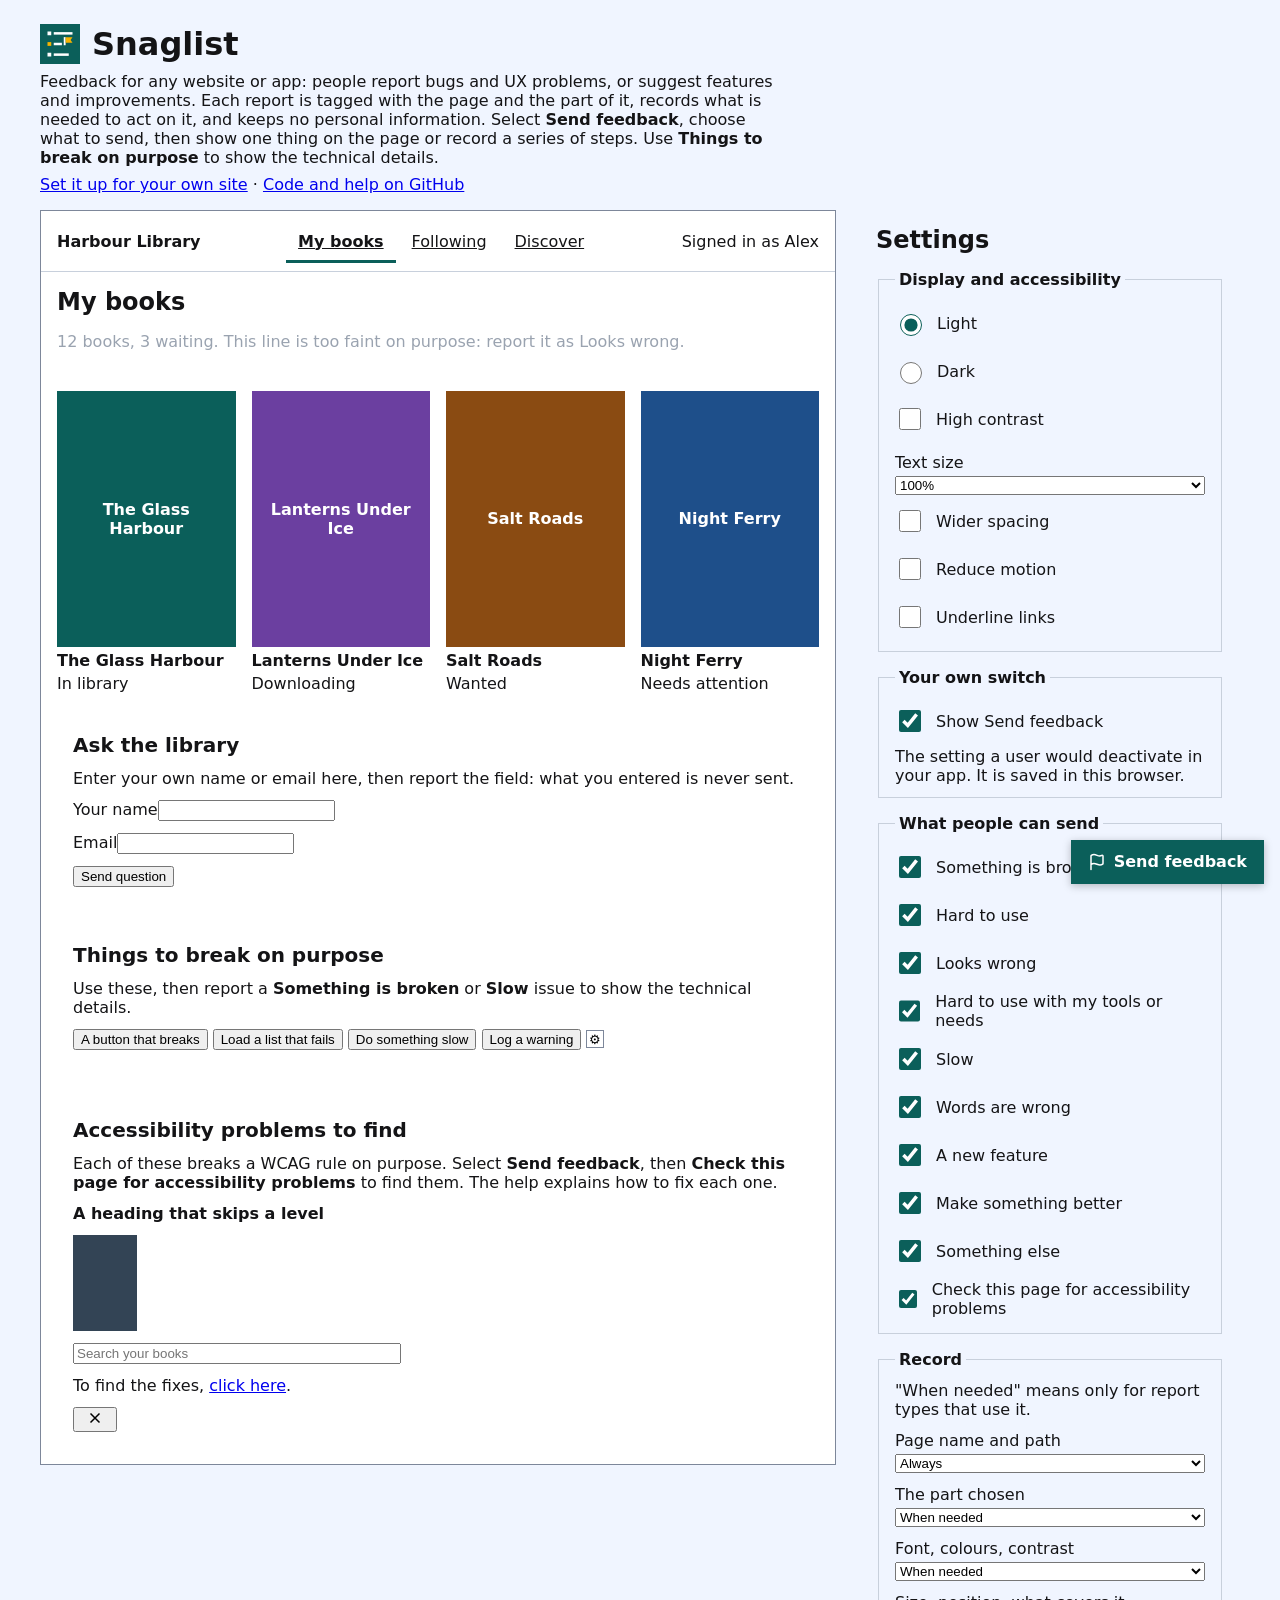
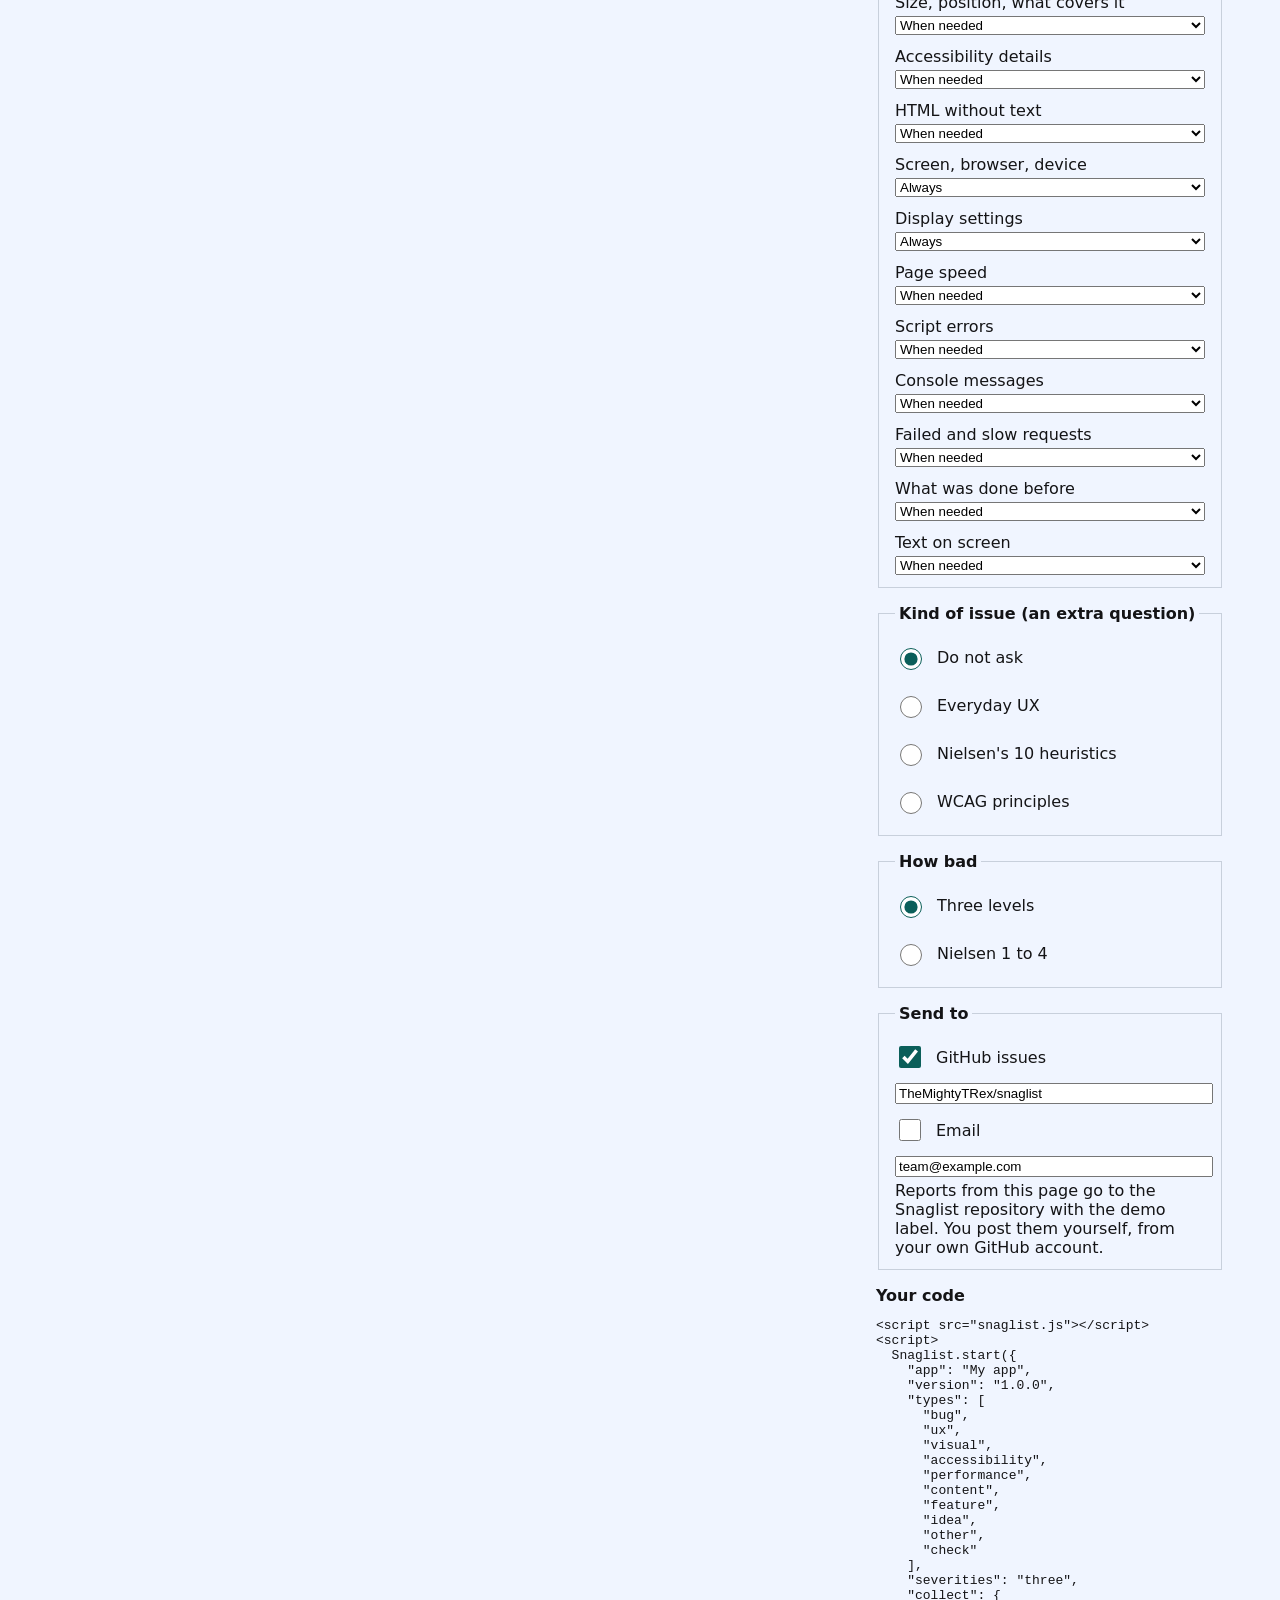
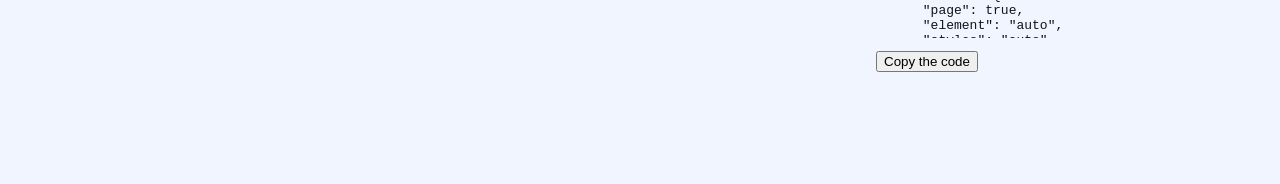
==== index.html @ 9b8d4e6f "0.3.1: clearer recorded steps, and words to the new content design guide - Recorded steps and each a" ====
<!doctype html>
<html lang="en-GB" data-theme="light">
<head>
<meta charset="utf-8">
<meta name="viewport" content="width=device-width, initial-scale=1">
<link rel="icon" href="favicon.svg" type="image/svg+xml">
<title>Snaglist: try it</title>
<meta name="description" content="Feedback for any website or app: bug reports, UX problems and suggestions, tagged with the page and the part of it, without personal information.">
<link rel="stylesheet" href="https://themightytrex.github.io/design-system/tokens.css">
<link rel="stylesheet" href="https://themightytrex.github.io/design-system/components.css">
<style>
  body { margin: 0; background: var(--color-bg, #f0f5ff); color: var(--color-text, #141416); font-family: var(--font, system-ui, sans-serif); }
  .demo { max-width: 1200px; margin: 0 auto; padding: 0 16px 96px; display: grid; gap: 24px; grid-template-columns: minmax(0, 1fr) minmax(280px, 380px); align-items: start; }
  @media (max-width: 900px) { .demo { grid-template-columns: minmax(0, 1fr); } }
  .intro { max-width: 1200px; margin: 0 auto; padding: 24px 16px 8px; }
  .intro h1 { margin: 0 0 8px; }
  .intro p { margin: 0 0 8px; max-width: 72ch; }
  .app { border: 1px solid var(--color-border, #7d879a); background: var(--color-surface, #fff); }
  .app__bar { display: flex; flex-wrap: wrap; gap: 8px 16px; align-items: center; justify-content: space-between; padding: 8px 16px; border-bottom: 1px solid var(--color-divider, #c8d0dc); }
  .app__bar nav ul { display: flex; flex-wrap: wrap; gap: 4px; margin: 0; padding: 0; list-style: none; }
  .app__bar nav a { display: inline-flex; align-items: center; min-height: 44px; padding: 0 12px; color: inherit; }
  .app__bar nav a[aria-current] { font-weight: 600; box-shadow: inset 0 -3px 0 var(--color-accent, #0b5f5a); }
  .app__main { padding: 16px; display: grid; gap: 24px; }
  .books { display: grid; gap: 16px; grid-template-columns: repeat(auto-fill, minmax(150px, 1fr)); list-style: none; margin: 0; padding: 0; }
  .book { display: grid; gap: 4px; }
  .book__cover { aspect-ratio: 2 / 3; display: grid; place-items: center; padding: 12px; text-align: center; font-weight: 600; color: #fff; }
  .book__title { margin: 0; font-size: 1rem; }
  .faint { color: #9aa3b0; }
  .playground { position: sticky; top: 16px; display: grid; gap: 16px; }
  .playground fieldset { border: 1px solid var(--color-divider, #c8d0dc); padding: 12px 16px; display: grid; gap: 4px; }
  .playground legend { font-weight: 600; padding: 0 4px; }
  .playground label { display: flex; gap: 12px; align-items: center; min-height: 44px; }
  .playground input[type=checkbox], .playground input[type=radio] { width: 22px; height: 22px; accent-color: var(--color-accent, #0b5f5a); }
  .playground input[type=text], .playground input[type=email] { width: 100%; }
  :root.pref-text-125 { font-size: 125%; } :root.pref-text-150 { font-size: 150%; } :root.pref-text-175 { font-size: 175%; }
  :root.pref-underline a { text-decoration: underline !important; }
  :root.pref-motion *, :root.pref-motion *::before, :root.pref-motion *::after { animation: none !important; transition: none !important; scroll-behavior: auto !important; }
  body { font-size: var(--text-md, 1rem); }
  .a11y-faults img { width: 64px; height: 96px; display: block; }
  .code { white-space: pre-wrap; font-size: .8125rem; max-height: 320px; overflow: auto; }
</style>
</head>
<body>
<header class="intro">
  <h1 style="display:flex;align-items:center;gap:12px"><img src="docs/images/logo.svg" alt="" width="40" height="40">Snaglist</h1>
  <p>Feedback for any website or app: people report bugs and UX problems, or suggest features and improvements.
    Each report is tagged with the page and the part of it, records what is needed to act on it, and keeps no
    personal information. Select <strong>Send feedback</strong>, choose what to send, then show one thing on the page
    or record a series of steps. Use <strong>Things to break on purpose</strong> to show the technical details.</p>
  <p><a href="configure.html">Set it up for your own site</a> · <a href="https://github.com/TheMightyTRex/snaglist">Code and help on GitHub</a></p>
</header>

<main class="demo" id="main">
  <section class="app" aria-label="Example app" data-component="app-shell">
    <div class="app__bar" data-component="site-header">
      <strong>Harbour Library</strong>
      <nav aria-label="Example app menu" data-component="main-menu">
        <ul>
          <li><a href="#books" aria-current="page">My books</a></li>
          <li><a href="#books">Following</a></li>
          <li><a href="#books">Discover</a></li>
        </ul>
      </nav>
      <span data-snag-private data-component="account">Signed in as Alex</span>
    </div>
    <div class="app__main" id="books">
      <div>
        <h2 style="margin:0">My books</h2>
        <p class="faint" data-component="page-summary">12 books, 3 waiting. This line is too faint on purpose: report it as Looks wrong.</p>
      </div>
      <ul class="books" data-component="cover-wall">
        <li class="book"><div class="book__cover" style="background:#0b5f5a">The Glass Harbour</div><h3 class="book__title">The Glass Harbour</h3><span class="chip" data-tone="success">In library</span></li>
        <li class="book"><div class="book__cover" style="background:#6b3fa0">Lanterns Under Ice</div><h3 class="book__title">Lanterns Under Ice</h3><span class="chip" data-tone="info">Downloading</span></li>
        <li class="book"><div class="book__cover" style="background:#8a4b12">Salt Roads</div><h3 class="book__title">Salt Roads</h3><span class="chip" data-tone="neutral">Wanted</span></li>
        <li class="book"><div class="book__cover" style="background:#1e4f8a">Night Ferry</div><h3 class="book__title">Night Ferry</h3><span class="chip" data-tone="warning">Needs attention</span></li>
      </ul>
      <form class="panel" data-component="contact-form" onsubmit="event.preventDefault()" style="display:grid;gap:12px;padding:16px">
        <h2 style="margin:0;font-size:1.25rem">Ask the library</h2>
        <p class="muted" style="margin:0">Enter your own name or email here, then report the field: what you entered is never sent.</p>
        <div class="field"><label for="d-name">Your name</label><input class="input" id="d-name" autocomplete="off"></div>
        <div class="field"><label for="d-email">Email</label><input class="input" id="d-email" type="email" autocomplete="off"></div>
        <div class="actions"><button class="btn btn--primary" type="submit">Send question</button></div>
      </form>
      <section class="panel" data-component="test-faults" aria-labelledby="faults-h" style="display:grid;gap:12px;padding:16px">
        <h2 id="faults-h" style="margin:0;font-size:1.25rem">Things to break on purpose</h2>
        <p class="muted" style="margin:0">Use these, then report a <strong>Something is broken</strong> or <strong>Slow</strong> issue to show the technical details.</p>
        <div class="actions">
          <button class="btn" type="button" id="broken">A button that breaks</button>
          <button class="btn" type="button" id="fails">Load a list that fails</button>
          <button class="btn" type="button" id="slow">Do something slow</button>
          <button class="btn" type="button" id="warn">Log a warning</button>
          <button type="button" id="tiny" aria-label="Settings" style="width:18px;height:18px;padding:0;border:1px solid #7d879a;background:#fff">&#9881;</button>
        </div>
        <p class="muted small" style="margin:0" id="fault-status" role="status"></p>
      </section>
      <section class="panel a11y-faults" data-component="a11y-faults" aria-labelledby="a11y-h" style="display:grid;gap:12px;padding:16px">
        <h2 id="a11y-h" style="margin:0;font-size:1.25rem">Accessibility problems to find</h2>
        <p class="muted" style="margin:0">Each of these breaks a WCAG rule on purpose. Select <strong>Send feedback</strong>, then
          <strong>Check this page for accessibility problems</strong> to find them. The help explains how to fix each one.</p>
        <h4 style="margin:0">A heading that skips a level</h4>
        <img src="data:image/svg+xml,%3Csvg xmlns='http://www.w3.org/2000/svg' viewBox='0 0 2 3'%3E%3Crect width='2' height='3' fill='%23345'/%3E%3C/svg%3E">
        <input class="input" placeholder="Search your books" style="max-width:320px">
        <p style="margin:0">To find the fixes, <a href="https://github.com/TheMightyTRex/snaglist/blob/main/docs/topics/fix-common-accessibility-problems.md">click here</a>.</p>
        <button type="button" class="btn" style="width:44px;padding:0"><svg viewBox="0 0 24 24" width="18" height="18" fill="none" stroke="currentColor" stroke-width="2"><path d="M18 6 6 18M6 6l12 12"/></svg></button>
      </section>
    </div>
  </section>

  <aside class="playground panel" aria-labelledby="pg-h" style="padding:16px">
    <h2 id="pg-h" style="margin:0">Settings</h2>
    <fieldset id="pg-display">
      <legend>Display and accessibility</legend>
      <label><input type="radio" name="pg-theme" value="light" checked> Light</label>
      <label><input type="radio" name="pg-theme" value="dark"> Dark</label>
      <label><input type="checkbox" id="pg-contrast"> High contrast</label>
      <label for="pg-text" style="min-height:0;margin-top:8px">Text size</label>
      <select class="select" id="pg-text"><option value="">100%</option><option value="125">125%</option><option value="150">150%</option><option value="175">175%</option></select>
      <label><input type="checkbox" id="pg-spacing"> Wider spacing</label>
      <label><input type="checkbox" id="pg-motion"> Reduce motion</label>
      <label><input type="checkbox" id="pg-underline"> Underline links</label>
    </fieldset>
    <fieldset>
      <legend>Your own switch</legend>
      <label><input type="checkbox" id="pg-user" checked> Show Send feedback</label>
      <p class="muted small" style="margin:0">The setting a user would deactivate in your app. It is saved in this browser.</p>
    </fieldset>
    <fieldset id="pg-types">
      <legend>What people can send</legend>
      <label><input type="checkbox" value="bug" checked> Something is broken</label>
      <label><input type="checkbox" value="ux" checked> Hard to use</label>
      <label><input type="checkbox" value="visual" checked> Looks wrong</label>
      <label><input type="checkbox" value="accessibility" checked> Hard to use with my tools or needs</label>
      <label><input type="checkbox" value="performance" checked> Slow</label>
      <label><input type="checkbox" value="content" checked> Words are wrong</label>
      <label><input type="checkbox" value="feature" checked> A new feature</label>
      <label><input type="checkbox" value="idea" checked> Make something better</label>
      <label><input type="checkbox" value="other" checked> Something else</label>
      <label><input type="checkbox" value="check" checked> Check this page for accessibility problems</label>
    </fieldset>
    <fieldset id="pg-collect">
      <legend>Record</legend>
      <p class="muted small" style="margin:0">"When needed" means only for report types that use it.</p>
    </fieldset>
    <fieldset>
      <legend>Kind of issue (an extra question)</legend>
      <label><input type="radio" name="pg-cat" value="" checked> Do not ask</label>
      <label><input type="radio" name="pg-cat" value="ux"> Everyday UX</label>
      <label><input type="radio" name="pg-cat" value="heuristics"> Nielsen's 10 heuristics</label>
      <label><input type="radio" name="pg-cat" value="wcag"> WCAG principles</label>
    </fieldset>
    <fieldset>
      <legend>How bad</legend>
      <label><input type="radio" name="pg-sev" value="three" checked> Three levels</label>
      <label><input type="radio" name="pg-sev" value="nielsen"> Nielsen 1 to 4</label>
    </fieldset>
    <fieldset>
      <legend>Send to</legend>
      <label><input type="checkbox" id="pg-gh" checked> GitHub issues</label>
      <input class="input" type="text" id="pg-repo" value="TheMightyTRex/snaglist" aria-label="GitHub repository, owner/name">
      <label><input type="checkbox" id="pg-mail"> Email</label>
      <input class="input" type="email" id="pg-to" value="team@example.com" aria-label="Email address reports go to">
      <p class="muted small" style="margin:0">Reports from this page go to the Snaglist repository with the demo label. You post them yourself, from your own GitHub account.</p>
    </fieldset>
    <div>
      <h3 style="margin:0 0 8px;font-size:1rem">Your code</h3>
      <pre class="code code-block" id="pg-code" tabindex="0" aria-label="Your code"></pre>
      <button class="btn" type="button" id="pg-copy">Copy the code</button>
    </div>
  </aside>
</main>

<script src="snaglist.js"></script>
<script>
  const $ = (id) => document.getElementById(id);
  const say = (text) => { $("fault-status").textContent = text; };

  // Display and accessibility: light by default, kept in this browser.
  const DISPLAY_KEY = "snaglist-demo:display";
  function applyDisplay() {
    const root = document.documentElement;
    const theme = document.querySelector("[name=pg-theme]:checked").value;
    root.dataset.theme = theme;
    root.classList.toggle("is-dark", theme === "dark");
    root.classList.toggle("pref-contrast", $("pg-contrast").checked);
    for (const n of ["125", "150", "175"]) root.classList.toggle(`pref-text-${n}`, $("pg-text").value === n);
    root.classList.toggle("pref-spacing", $("pg-spacing").checked);
    root.classList.toggle("pref-motion", $("pg-motion").checked);
    root.classList.toggle("pref-underline", $("pg-underline").checked);
    try { localStorage.setItem(DISPLAY_KEY, JSON.stringify({ theme, contrast: $("pg-contrast").checked, text: $("pg-text").value,
      spacing: $("pg-spacing").checked, motion: $("pg-motion").checked, underline: $("pg-underline").checked })); } catch { /* private window */ }
  }
  try {
    const saved = JSON.parse(localStorage.getItem(DISPLAY_KEY));
    if (saved) {
      for (const r of document.querySelectorAll("[name=pg-theme]")) r.checked = r.value === saved.theme;
      $("pg-contrast").checked = saved.contrast; $("pg-text").value = saved.text || ""; $("pg-spacing").checked = saved.spacing;
      $("pg-motion").checked = saved.motion; $("pg-underline").checked = saved.underline;
    }
  } catch { /* first visit */ }
  applyDisplay();
  $("pg-display").addEventListener("change", (e) => { e.stopPropagation(); applyDisplay(); });
  $("broken").addEventListener("click", () => { null.read(); });
  $("fails").addEventListener("click", async () => {
    try { const res = await fetch("api/books/12345?token=abc"); say(`The list did not load (${res.status}).`); }
    catch { say("The list did not load."); }
  });
  $("slow").addEventListener("click", () => { const end = performance.now() + 400; while (performance.now() < end) {} say("That took 400 ms."); });
  $("warn").addEventListener("click", () => { console.warn("Cover missing for book 98765, user alex@example.com"); say("A warning was logged."); });
  $("tiny").addEventListener("click", () => say("A very small button."));

  const PARTS = [["page", "Page name and path", "true"], ["element", "The part chosen", "auto"], ["styles", "Font, colours, contrast", "auto"],
    ["layout", "Size, position, what covers it", "auto"], ["a11y", "Accessibility details", "auto"], ["html", "HTML without text", "auto"],
    ["environment", "Screen, browser, device", "true"], ["display", "Display settings", "true"], ["performance", "Page speed", "auto"],
    ["errors", "Script errors", "auto"], ["console", "Console messages", "auto"], ["network", "Failed and slow requests", "auto"],
    ["trail", "What was done before", "auto"], ["text", "Text on screen", "auto"]];
  for (const [key, text, value] of PARTS) {
    const select = document.createElement("select");
    select.className = "select"; select.name = key; select.id = `pg-c-${key}`;
    for (const [v, l] of [["true", "Always"], ["auto", "When needed"], ["false", "Never"]]) select.add(new Option(l, v, false, v === value));
    const label = document.createElement("label");
    label.htmlFor = select.id; label.textContent = text; label.style.cssText = "min-height:0;margin-top:8px";
    $("pg-collect").append(label, select);
  }

  function options() {
    const collect = {};
    for (const s of document.querySelectorAll("#pg-collect select")) collect[s.name] = s.value === "auto" ? "auto" : s.value === "true";
    const types = [...document.querySelectorAll("#pg-types input:checked")].map((b) => b.value);
    return {
      app: "Harbour Library (Snaglist demo)",
      version: Snaglist.version,
      types: types.length ? types : ["ux"],
      categories: document.querySelector("[name=pg-cat]:checked").value || null,
      severities: document.querySelector("[name=pg-sev]:checked").value,
      collect,
      send: {
        github: $("pg-gh").checked ? { repo: $("pg-repo").value.trim(), labels: ["demo"] } : null,
        email: $("pg-mail").checked ? { to: $("pg-to").value.trim() } : null,
      },
    };
  }
  function code(o) {
    const send = {};
    if (o.send.github) send.github = { repo: o.send.github.repo };
    if (o.send.email) send.email = o.send.email;
    return `<script src="snaglist.js"><\/script>\n<script>\n  Snaglist.start(${JSON.stringify({ app: "My app", version: "1.0.0",
      types: o.types, categories: o.categories || undefined, severities: o.severities, collect: o.collect, send }, null, 2).replace(/\n/g, "\n  ")});\n<\/script>`;
  }
  function apply() {
    const o = options();
    $("pg-code").textContent = code(o);
    Snaglist.start(o);
  }
  document.querySelector(".playground").addEventListener("change", (e) => {
    if (e.target.id === "pg-user") Snaglist.setUserEnabled(e.target.checked);
    apply();
  });
  $("pg-copy").addEventListener("click", () => navigator.clipboard.writeText($("pg-code").textContent));
  $("pg-user").checked = Snaglist.isUserEnabled();
  apply();
</script>
</body>
</html>
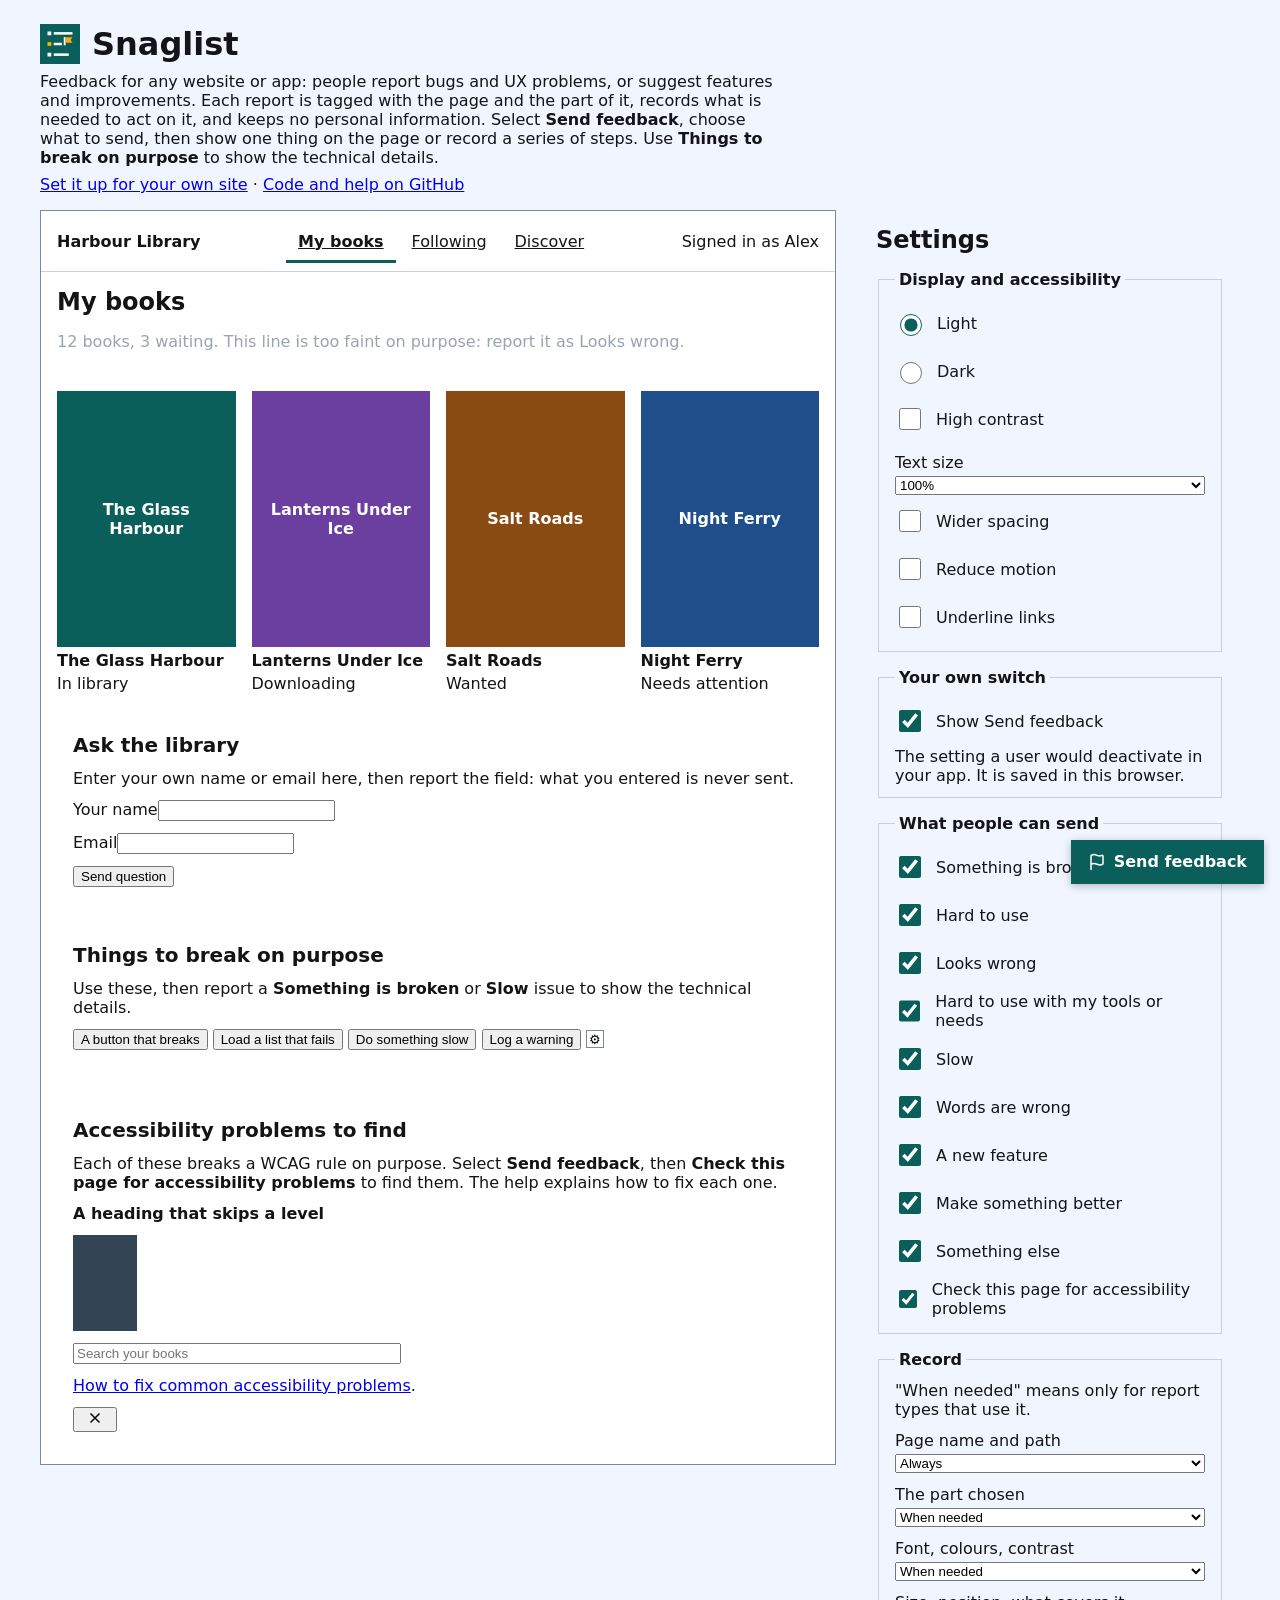
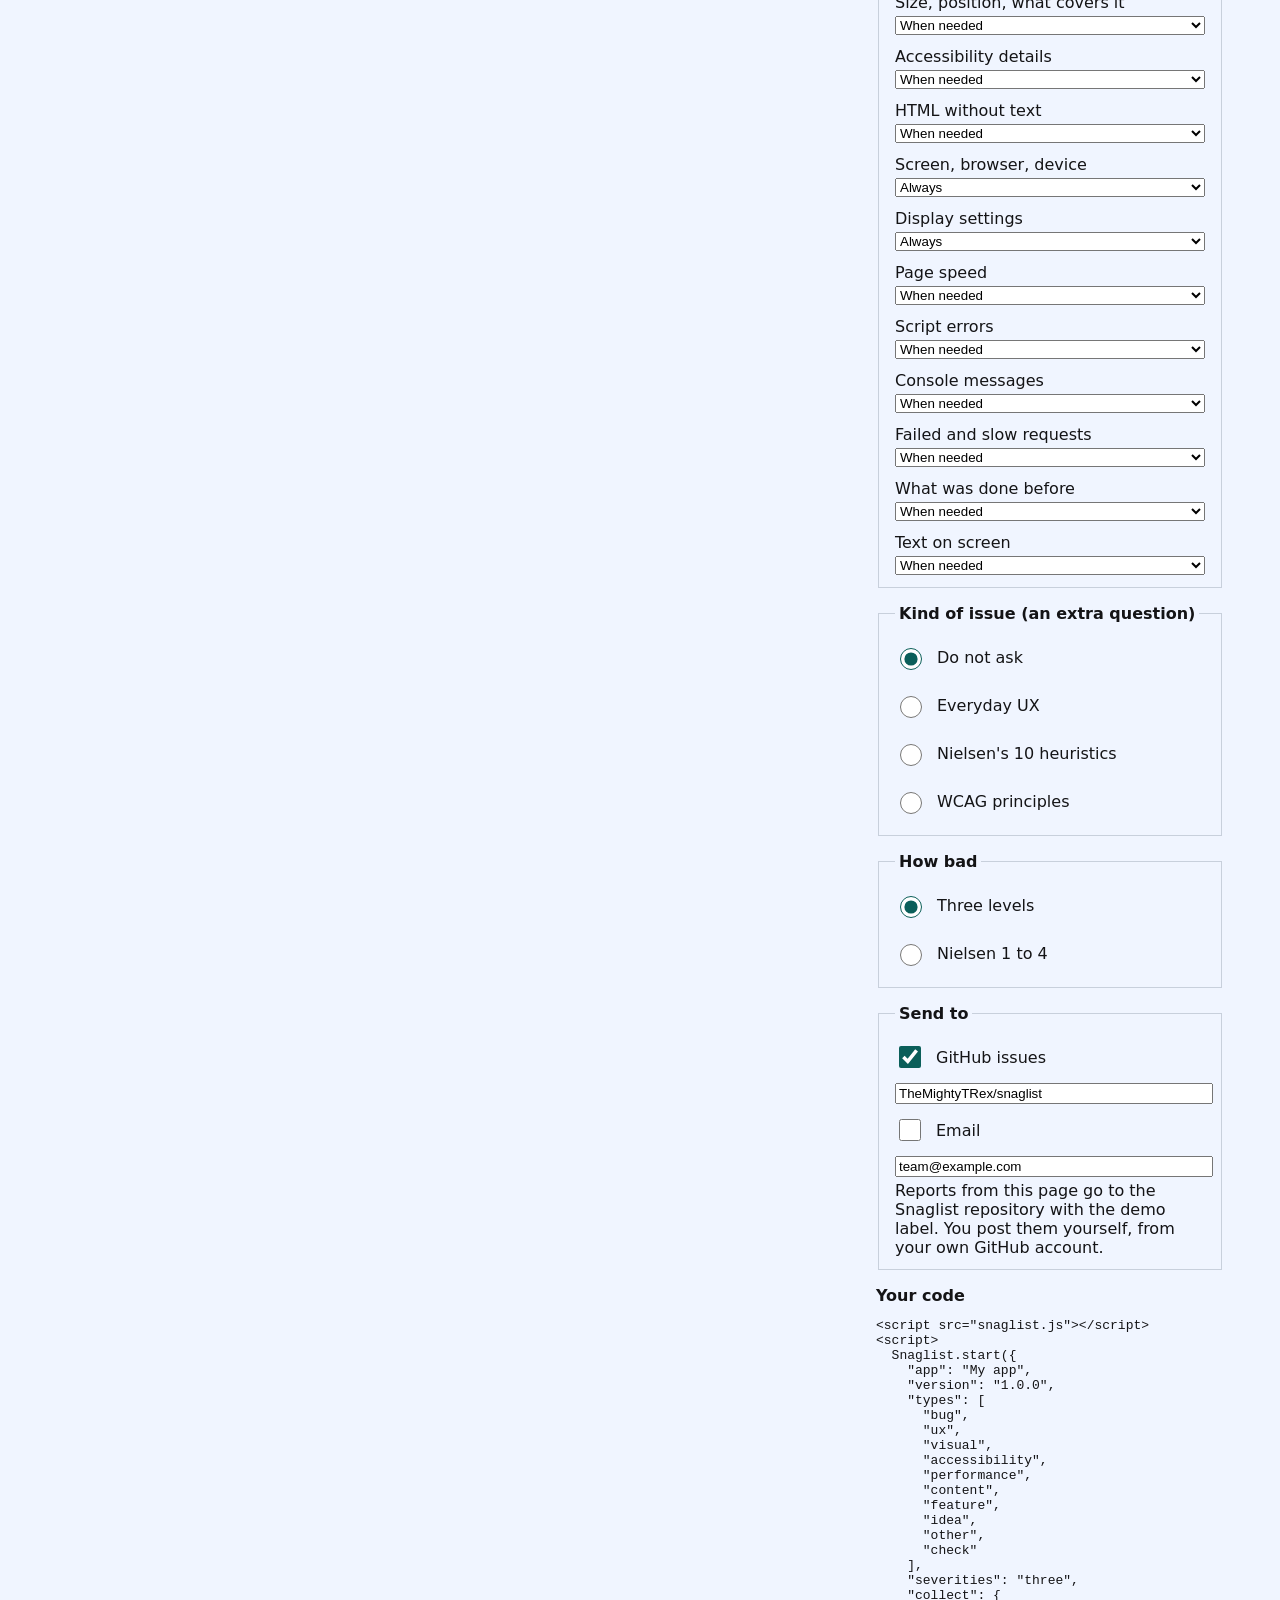
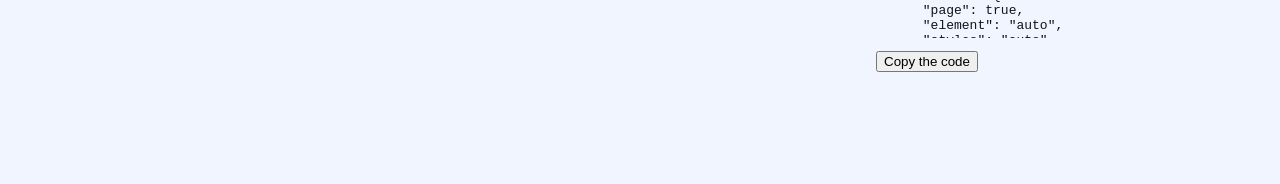
==== commit bf1f5a6d: "Help centre on the web, built by the design system's help centre builder The site and the help are p" ====
--- a/index.html
+++ b/index.html
@@ -9,6 +9,19 @@
 <link rel="stylesheet" href="https://themightytrex.github.io/design-system/tokens.css">
 <link rel="stylesheet" href="https://themightytrex.github.io/design-system/components.css">
 <style>
+  /* Scroll bars as in the design system: thin, square, visible whenever there is more to scroll. */
+  :root { scrollbar-color: var(--color-scrollbar, var(--color-border, #7d879a)) transparent; }
+  :where(*) { scrollbar-width: thin; }
+  @supports not (scrollbar-color: auto) {
+    ::-webkit-scrollbar { width: 10px; height: 10px; }
+    ::-webkit-scrollbar-track { background: transparent; }
+    ::-webkit-scrollbar-thumb { border: 2px solid transparent; border-radius: 0; background: var(--color-border, #7d879a) padding-box; }
+  }
+  .scroll-hint { scrollbar-gutter: stable;
+    background: linear-gradient(var(--color-bg, #f0f5ff) 30%, transparent) center top / 100% 24px no-repeat local,
+      linear-gradient(transparent, var(--color-bg, #f0f5ff) 70%) center bottom / 100% 24px no-repeat local,
+      linear-gradient(rgb(0 0 0 / .2), transparent) center top / 100% 10px no-repeat scroll,
+      linear-gradient(transparent, rgb(0 0 0 / .2)) center bottom / 100% 10px no-repeat scroll; }
   body { margin: 0; background: var(--color-bg, #f0f5ff); color: var(--color-text, #141416); font-family: var(--font, system-ui, sans-serif); }
   .demo { max-width: 1200px; margin: 0 auto; padding: 0 16px 96px; display: grid; gap: 24px; grid-template-columns: minmax(0, 1fr) minmax(280px, 380px); align-items: start; }
   @media (max-width: 900px) { .demo { grid-template-columns: minmax(0, 1fr); } }
@@ -100,7 +113,7 @@
         <h4 style="margin:0">A heading that skips a level</h4>
         <img src="data:image/svg+xml,%3Csvg xmlns='http://www.w3.org/2000/svg' viewBox='0 0 2 3'%3E%3Crect width='2' height='3' fill='%23345'/%3E%3C/svg%3E">
         <input class="input" placeholder="Search your books" style="max-width:320px">
-        <p style="margin:0">To find the fixes, <a href="https://github.com/TheMightyTRex/snaglist/blob/main/docs/topics/fix-common-accessibility-problems.md">click here</a>.</p>
+        <p style="margin:0"><a href="https://themightytrex.github.io/snaglist/help/topics/fix-common-accessibility-problems.html">How to fix common accessibility problems</a>.</p>
         <button type="button" class="btn" style="width:44px;padding:0"><svg viewBox="0 0 24 24" width="18" height="18" fill="none" stroke="currentColor" stroke-width="2"><path d="M18 6 6 18M6 6l12 12"/></svg></button>
       </section>
     </div>
@@ -199,7 +212,7 @@
   } catch { /* first visit */ }
   applyDisplay();
   $("pg-display").addEventListener("change", (e) => { e.stopPropagation(); applyDisplay(); });
-  $("broken").addEventListener("click", () => { null.read(); });
+  $("broken").addEventListener("click", () => { document.querySelector(".no-such-list").read(); }); // breaks on purpose
   $("fails").addEventListener("click", async () => {
     try { const res = await fetch("api/books/12345?token=abc"); say(`The list did not load (${res.status}).`); }
     catch { say("The list did not load."); }
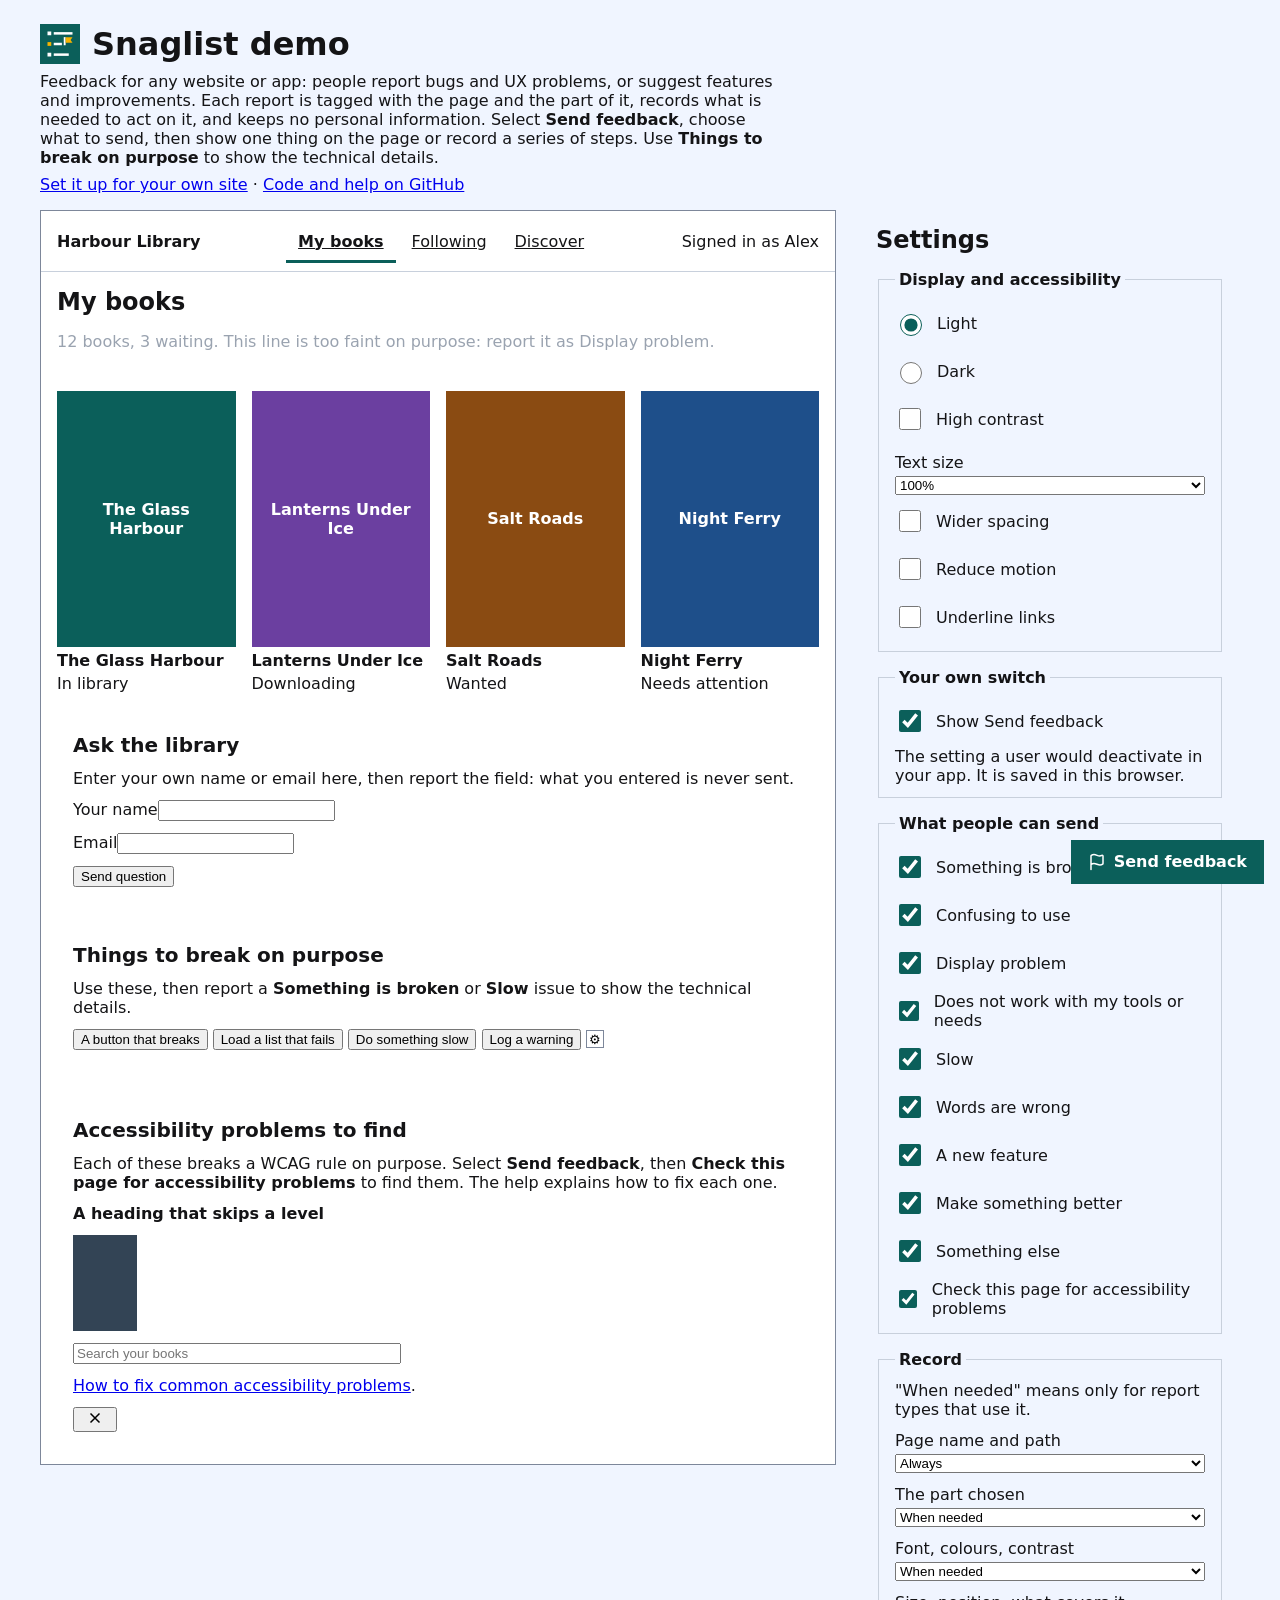
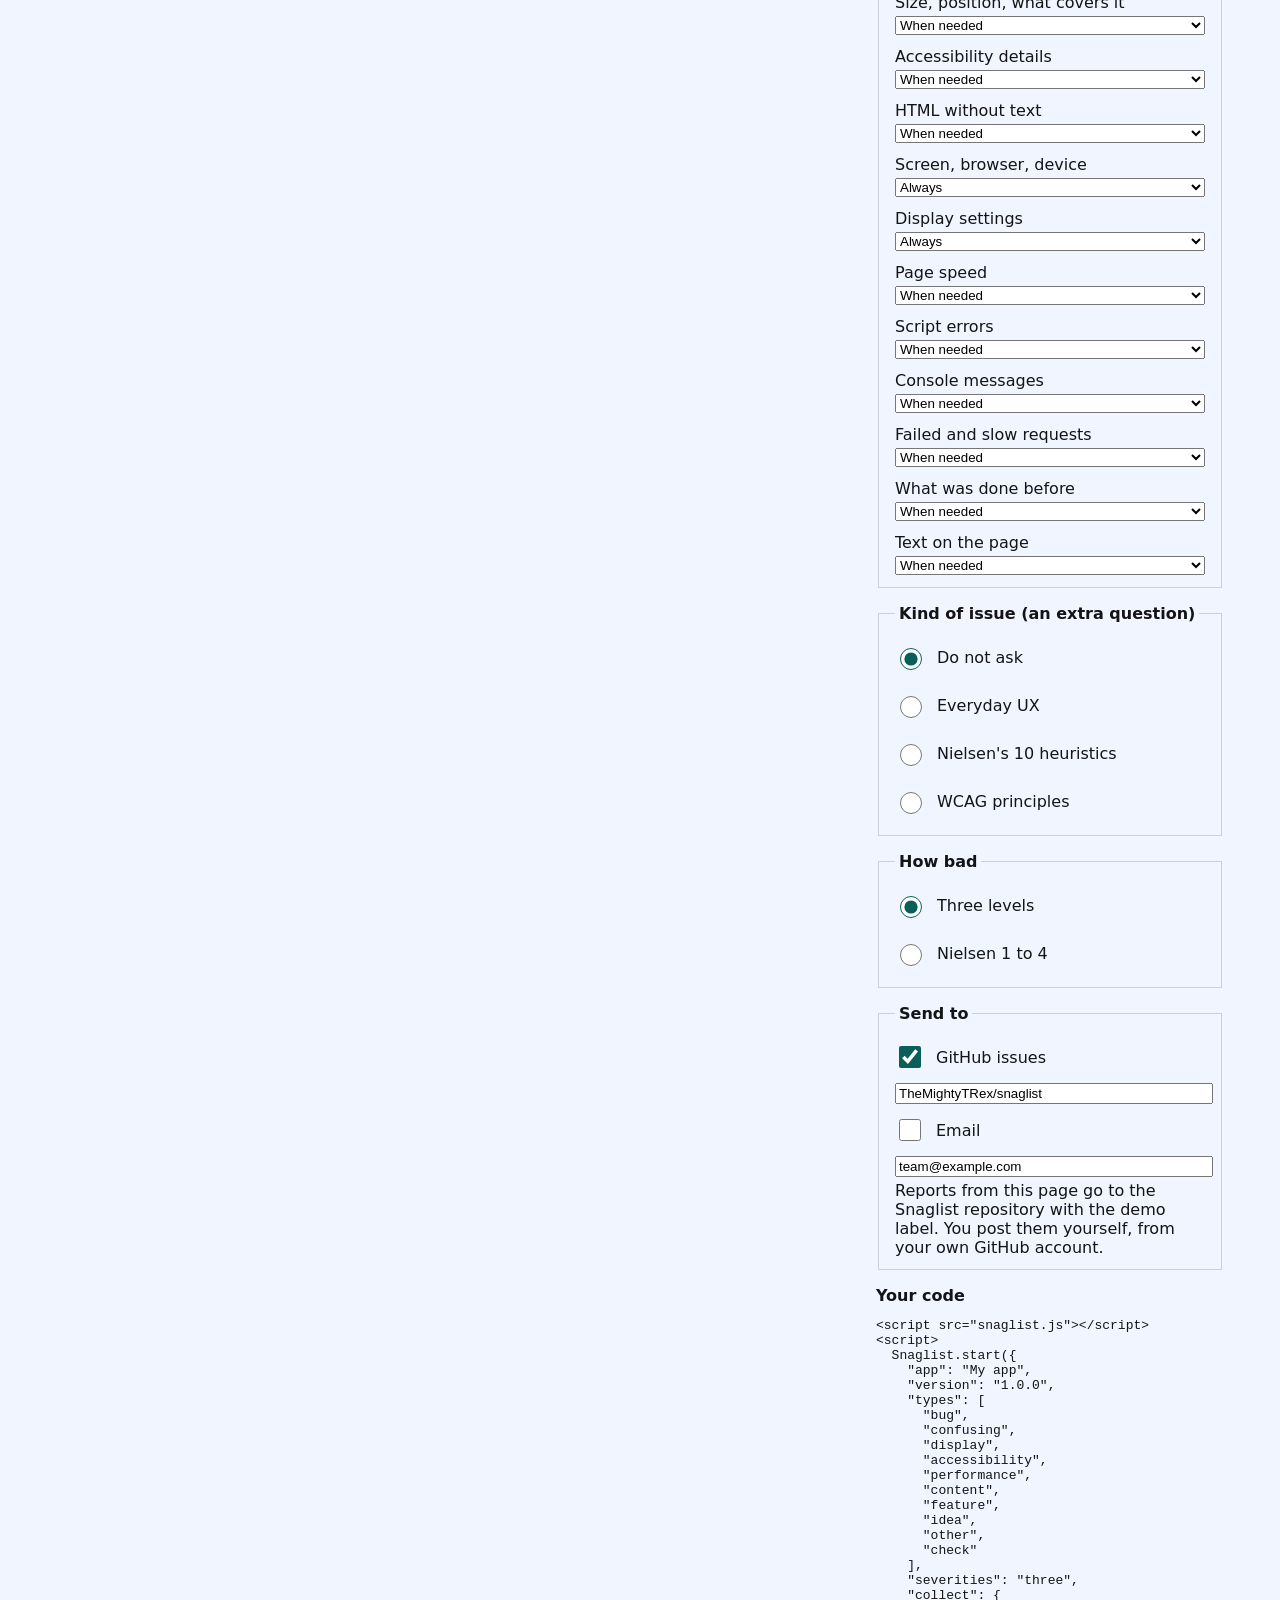
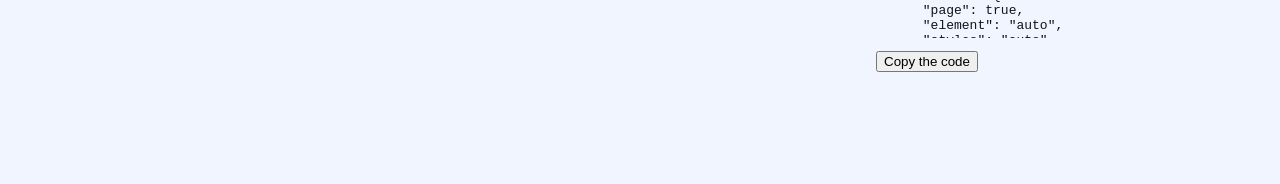
==== commit 784ed360: "Snaglist 0.5.0: renamed report types, errors that stay, design system colours - Report types renamed" ====
--- a/index.html
+++ b/index.html
@@ -4,7 +4,7 @@
 <meta charset="utf-8">
 <meta name="viewport" content="width=device-width, initial-scale=1">
 <link rel="icon" href="favicon.svg" type="image/svg+xml">
-<title>Snaglist: try it</title>
+<title>Snaglist demo</title>
 <meta name="description" content="Feedback for any website or app: bug reports, UX problems and suggestions, tagged with the page and the part of it, without personal information.">
 <link rel="stylesheet" href="https://themightytrex.github.io/design-system/tokens.css">
 <link rel="stylesheet" href="https://themightytrex.github.io/design-system/components.css">
@@ -55,7 +55,7 @@
 </head>
 <body>
 <header class="intro">
-  <h1 style="display:flex;align-items:center;gap:12px"><img src="docs/images/logo.svg" alt="" width="40" height="40">Snaglist</h1>
+  <h1 style="display:flex;align-items:center;gap:12px"><img src="docs/images/logo.svg" alt="" width="40" height="40">Snaglist demo</h1>
   <p>Feedback for any website or app: people report bugs and UX problems, or suggest features and improvements.
     Each report is tagged with the page and the part of it, records what is needed to act on it, and keeps no
     personal information. Select <strong>Send feedback</strong>, choose what to send, then show one thing on the page
@@ -79,7 +79,7 @@
     <div class="app__main" id="books">
       <div>
         <h2 style="margin:0">My books</h2>
-        <p class="faint" data-component="page-summary">12 books, 3 waiting. This line is too faint on purpose: report it as Looks wrong.</p>
+        <p class="faint" data-component="page-summary">12 books, 3 waiting. This line is too faint on purpose: report it as Display problem.</p>
       </div>
       <ul class="books" data-component="cover-wall">
         <li class="book"><div class="book__cover" style="background:#0b5f5a">The Glass Harbour</div><h3 class="book__title">The Glass Harbour</h3><span class="chip" data-tone="success">In library</span></li>
@@ -140,9 +140,9 @@
     <fieldset id="pg-types">
       <legend>What people can send</legend>
       <label><input type="checkbox" value="bug" checked> Something is broken</label>
-      <label><input type="checkbox" value="ux" checked> Hard to use</label>
-      <label><input type="checkbox" value="visual" checked> Looks wrong</label>
-      <label><input type="checkbox" value="accessibility" checked> Hard to use with my tools or needs</label>
+      <label><input type="checkbox" value="confusing" checked> Confusing to use</label>
+      <label><input type="checkbox" value="display" checked> Display problem</label>
+      <label><input type="checkbox" value="accessibility" checked> Does not work with my tools or needs</label>
       <label><input type="checkbox" value="performance" checked> Slow</label>
       <label><input type="checkbox" value="content" checked> Words are wrong</label>
       <label><input type="checkbox" value="feature" checked> A new feature</label>
@@ -225,7 +225,7 @@
     ["layout", "Size, position, what covers it", "auto"], ["a11y", "Accessibility details", "auto"], ["html", "HTML without text", "auto"],
     ["environment", "Screen, browser, device", "true"], ["display", "Display settings", "true"], ["performance", "Page speed", "auto"],
     ["errors", "Script errors", "auto"], ["console", "Console messages", "auto"], ["network", "Failed and slow requests", "auto"],
-    ["trail", "What was done before", "auto"], ["text", "Text on screen", "auto"]];
+    ["trail", "What was done before", "auto"], ["text", "Text on the page", "auto"]];
   for (const [key, text, value] of PARTS) {
     const select = document.createElement("select");
     select.className = "select"; select.name = key; select.id = `pg-c-${key}`;
@@ -242,7 +242,7 @@
     return {
       app: "Harbour Library (Snaglist demo)",
       version: Snaglist.version,
-      types: types.length ? types : ["ux"],
+      types: types.length ? types : ["confusing"],
       categories: document.querySelector("[name=pg-cat]:checked").value || null,
       severities: document.querySelector("[name=pg-sev]:checked").value,
       collect,
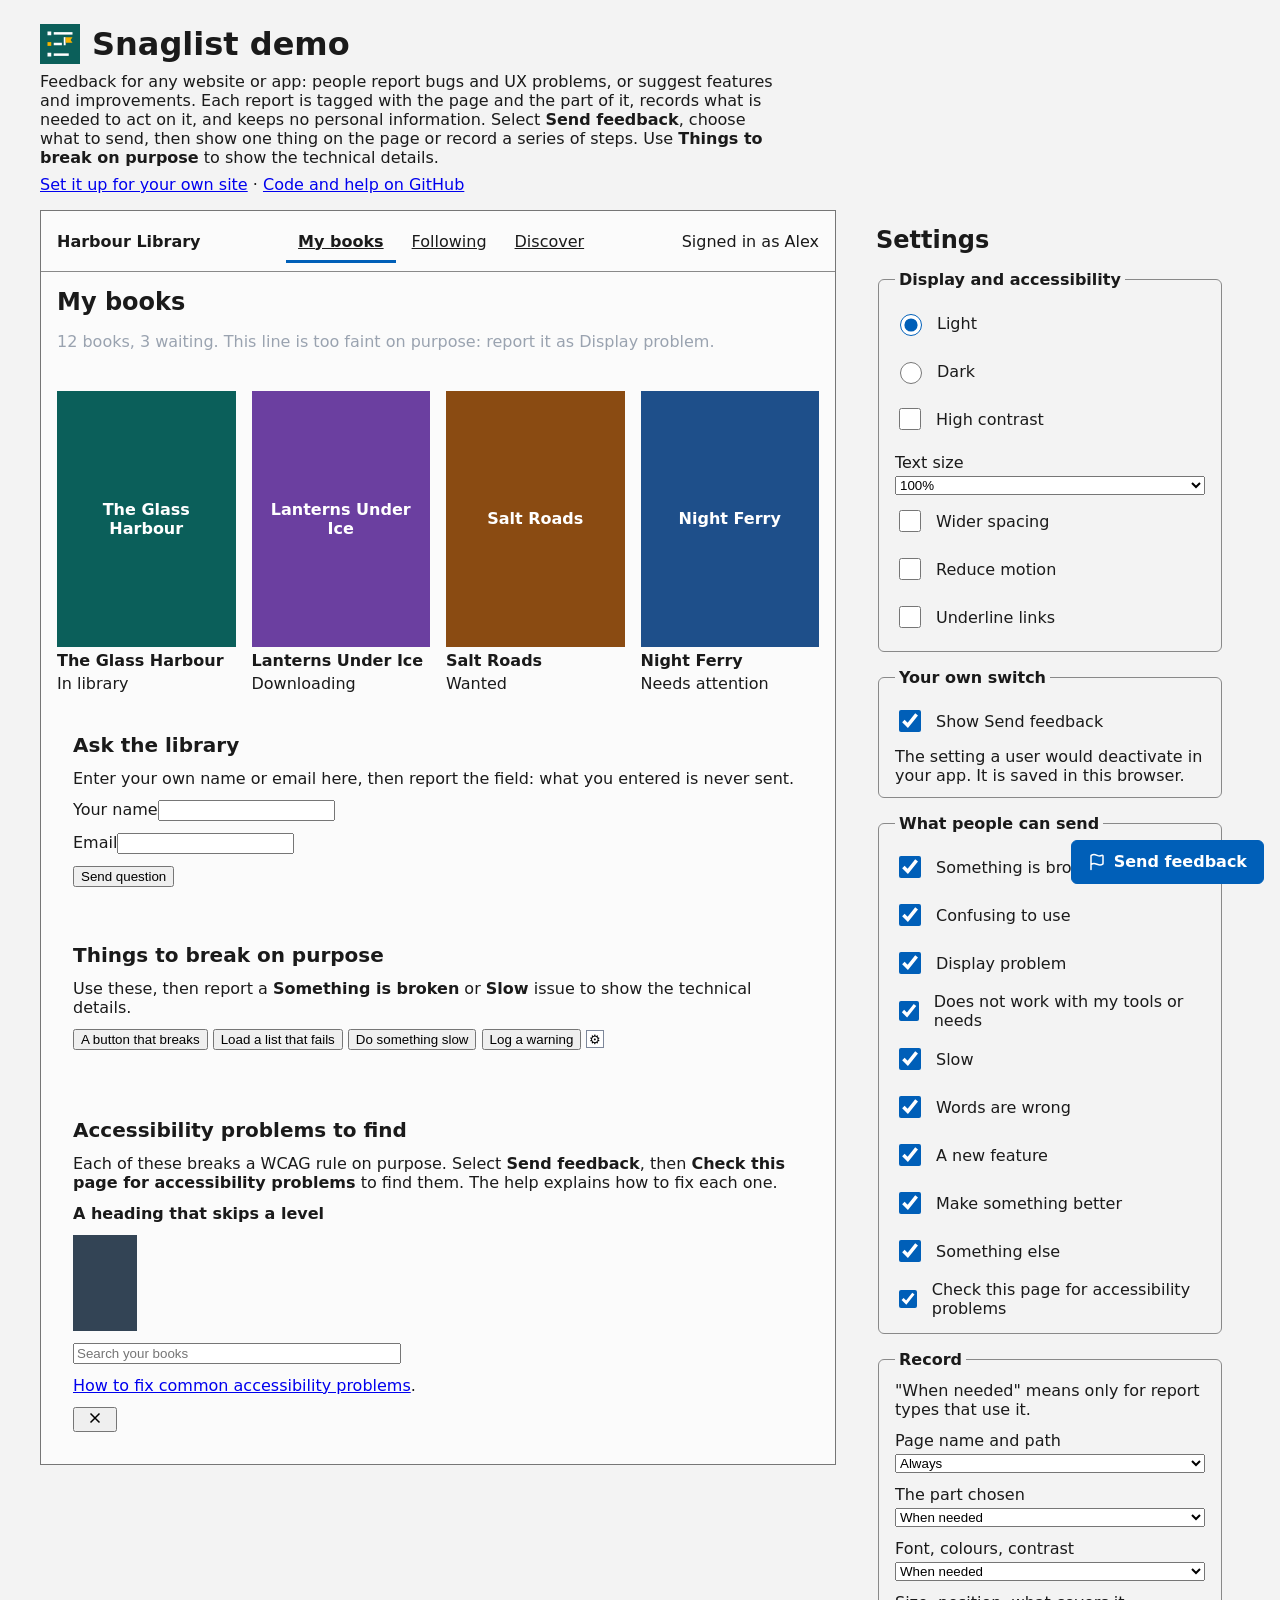
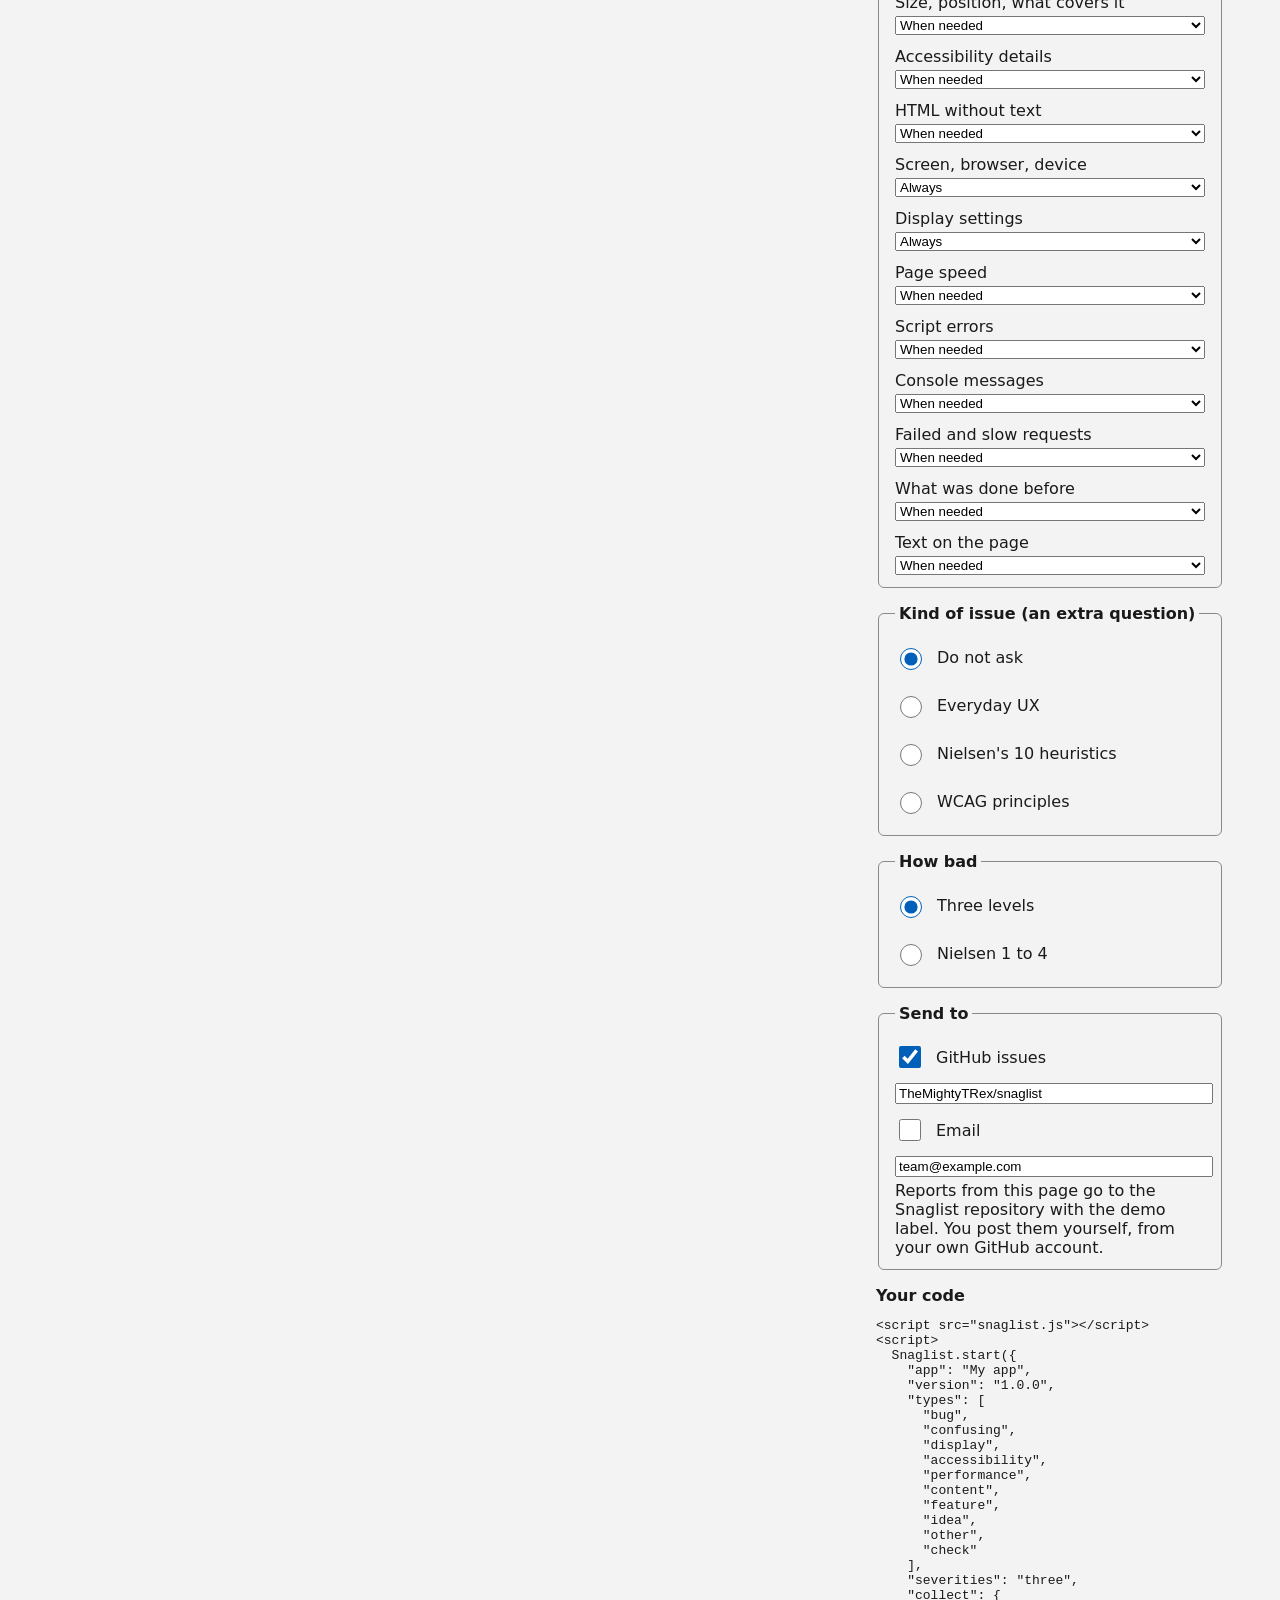
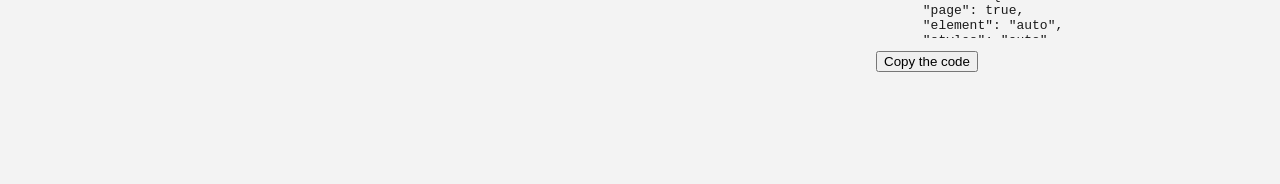
==== commit 349ea173: "Pages and token check follow Mica (DASH-479) The site's fallback colours are Mica's, its boxes take " ====
--- a/index.html
+++ b/index.html
@@ -10,29 +10,29 @@
 <link rel="stylesheet" href="https://themightytrex.github.io/design-system/components.css">
 <style>
   /* Scroll bars as in the design system: thin, square, visible whenever there is more to scroll. */
-  :root { scrollbar-color: var(--color-scrollbar, var(--color-border, #7d879a)) transparent; }
+  :root { scrollbar-color: var(--color-scrollbar, var(--color-border, #767676)) transparent; }
   :where(*) { scrollbar-width: thin; }
   @supports not (scrollbar-color: auto) {
     ::-webkit-scrollbar { width: 10px; height: 10px; }
     ::-webkit-scrollbar-track { background: transparent; }
-    ::-webkit-scrollbar-thumb { border: 2px solid transparent; border-radius: 0; background: var(--color-border, #7d879a) padding-box; }
+    ::-webkit-scrollbar-thumb { border: 2px solid transparent; border-radius: 0; background: var(--color-border, #767676) padding-box; }
   }
   .scroll-hint { scrollbar-gutter: stable;
-    background: linear-gradient(var(--color-bg, #f0f5ff) 30%, transparent) center top / 100% 24px no-repeat local,
-      linear-gradient(transparent, var(--color-bg, #f0f5ff) 70%) center bottom / 100% 24px no-repeat local,
+    background: linear-gradient(var(--color-bg, #f3f3f3) 30%, transparent) center top / 100% 24px no-repeat local,
+      linear-gradient(transparent, var(--color-bg, #f3f3f3) 70%) center bottom / 100% 24px no-repeat local,
       linear-gradient(rgb(0 0 0 / .2), transparent) center top / 100% 10px no-repeat scroll,
       linear-gradient(transparent, rgb(0 0 0 / .2)) center bottom / 100% 10px no-repeat scroll; }
-  body { margin: 0; background: var(--color-bg, #f0f5ff); color: var(--color-text, #141416); font-family: var(--font, system-ui, sans-serif); }
+  body { margin: 0; background: var(--color-bg, #f3f3f3); color: var(--color-text, #1a1a1a); font-family: var(--font, system-ui, sans-serif); }
   .demo { max-width: 1200px; margin: 0 auto; padding: 0 16px 96px; display: grid; gap: 24px; grid-template-columns: minmax(0, 1fr) minmax(280px, 380px); align-items: start; }
   @media (max-width: 900px) { .demo { grid-template-columns: minmax(0, 1fr); } }
   .intro { max-width: 1200px; margin: 0 auto; padding: 24px 16px 8px; }
   .intro h1 { margin: 0 0 8px; }
   .intro p { margin: 0 0 8px; max-width: 72ch; }
-  .app { border: 1px solid var(--color-border, #7d879a); background: var(--color-surface, #fff); }
-  .app__bar { display: flex; flex-wrap: wrap; gap: 8px 16px; align-items: center; justify-content: space-between; padding: 8px 16px; border-bottom: 1px solid var(--color-divider, #c8d0dc); }
+  .app { border: 1px solid var(--color-border, #767676); background: var(--color-surface, #fbfbfb); }
+  .app__bar { display: flex; flex-wrap: wrap; gap: 8px 16px; align-items: center; justify-content: space-between; padding: 8px 16px; border-bottom: 1px solid var(--color-divider, #898989); }
   .app__bar nav ul { display: flex; flex-wrap: wrap; gap: 4px; margin: 0; padding: 0; list-style: none; }
   .app__bar nav a { display: inline-flex; align-items: center; min-height: 44px; padding: 0 12px; color: inherit; }
-  .app__bar nav a[aria-current] { font-weight: 600; box-shadow: inset 0 -3px 0 var(--color-accent, #0b5f5a); }
+  .app__bar nav a[aria-current] { font-weight: 600; box-shadow: inset 0 -3px 0 var(--color-accent, #005fb8); }
   .app__main { padding: 16px; display: grid; gap: 24px; }
   .books { display: grid; gap: 16px; grid-template-columns: repeat(auto-fill, minmax(150px, 1fr)); list-style: none; margin: 0; padding: 0; }
   .book { display: grid; gap: 4px; }
@@ -40,10 +40,10 @@
   .book__title { margin: 0; font-size: 1rem; }
   .faint { color: #9aa3b0; }
   .playground { position: sticky; top: 16px; display: grid; gap: 16px; }
-  .playground fieldset { border: 1px solid var(--color-divider, #c8d0dc); padding: 12px 16px; display: grid; gap: 4px; }
+  .playground fieldset { border: 1px solid var(--color-divider, #898989); border-radius: var(--radius, 6px); box-shadow: var(--shadow-card, none); padding: 12px 16px; display: grid; gap: 4px; }
   .playground legend { font-weight: 600; padding: 0 4px; }
   .playground label { display: flex; gap: 12px; align-items: center; min-height: 44px; }
-  .playground input[type=checkbox], .playground input[type=radio] { width: 22px; height: 22px; accent-color: var(--color-accent, #0b5f5a); }
+  .playground input[type=checkbox], .playground input[type=radio] { width: 22px; height: 22px; accent-color: var(--color-accent, #005fb8); }
   .playground input[type=text], .playground input[type=email] { width: 100%; }
   :root.pref-text-125 { font-size: 125%; } :root.pref-text-150 { font-size: 150%; } :root.pref-text-175 { font-size: 175%; }
   :root.pref-underline a { text-decoration: underline !important; }
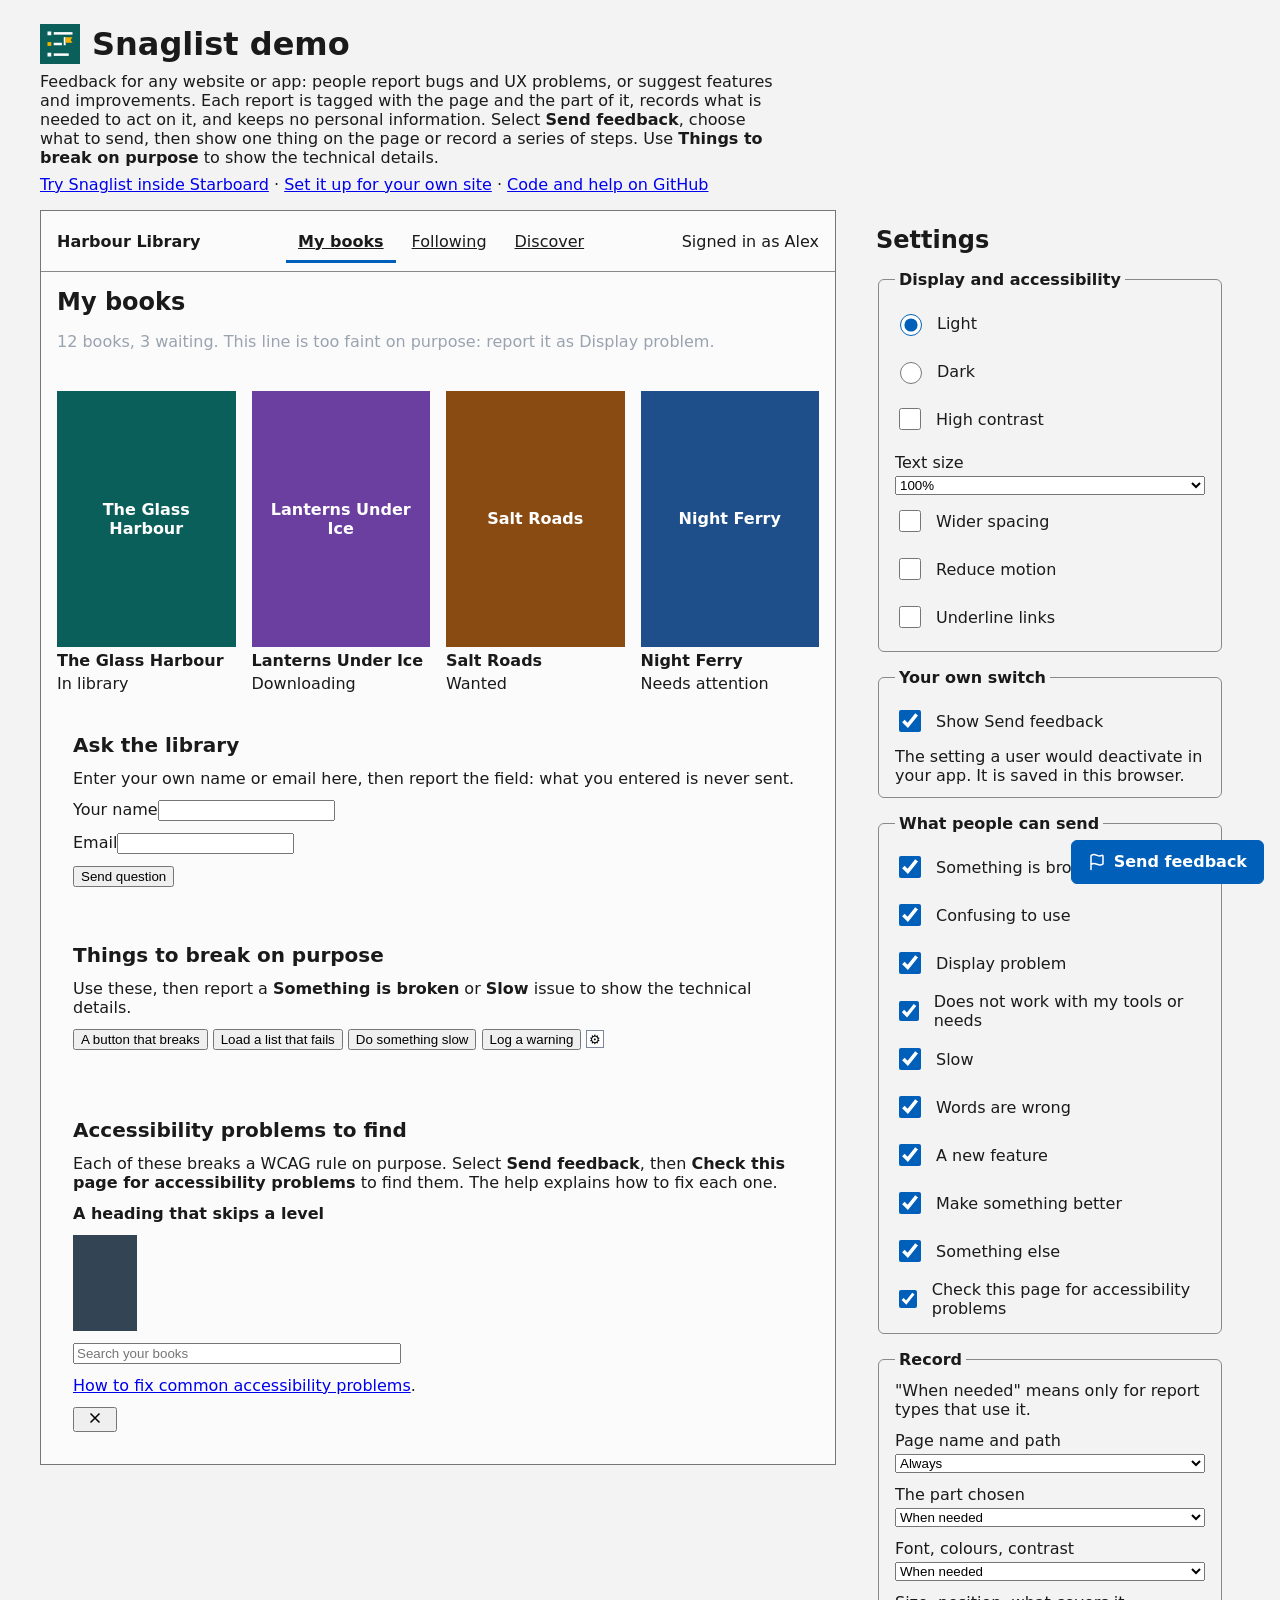
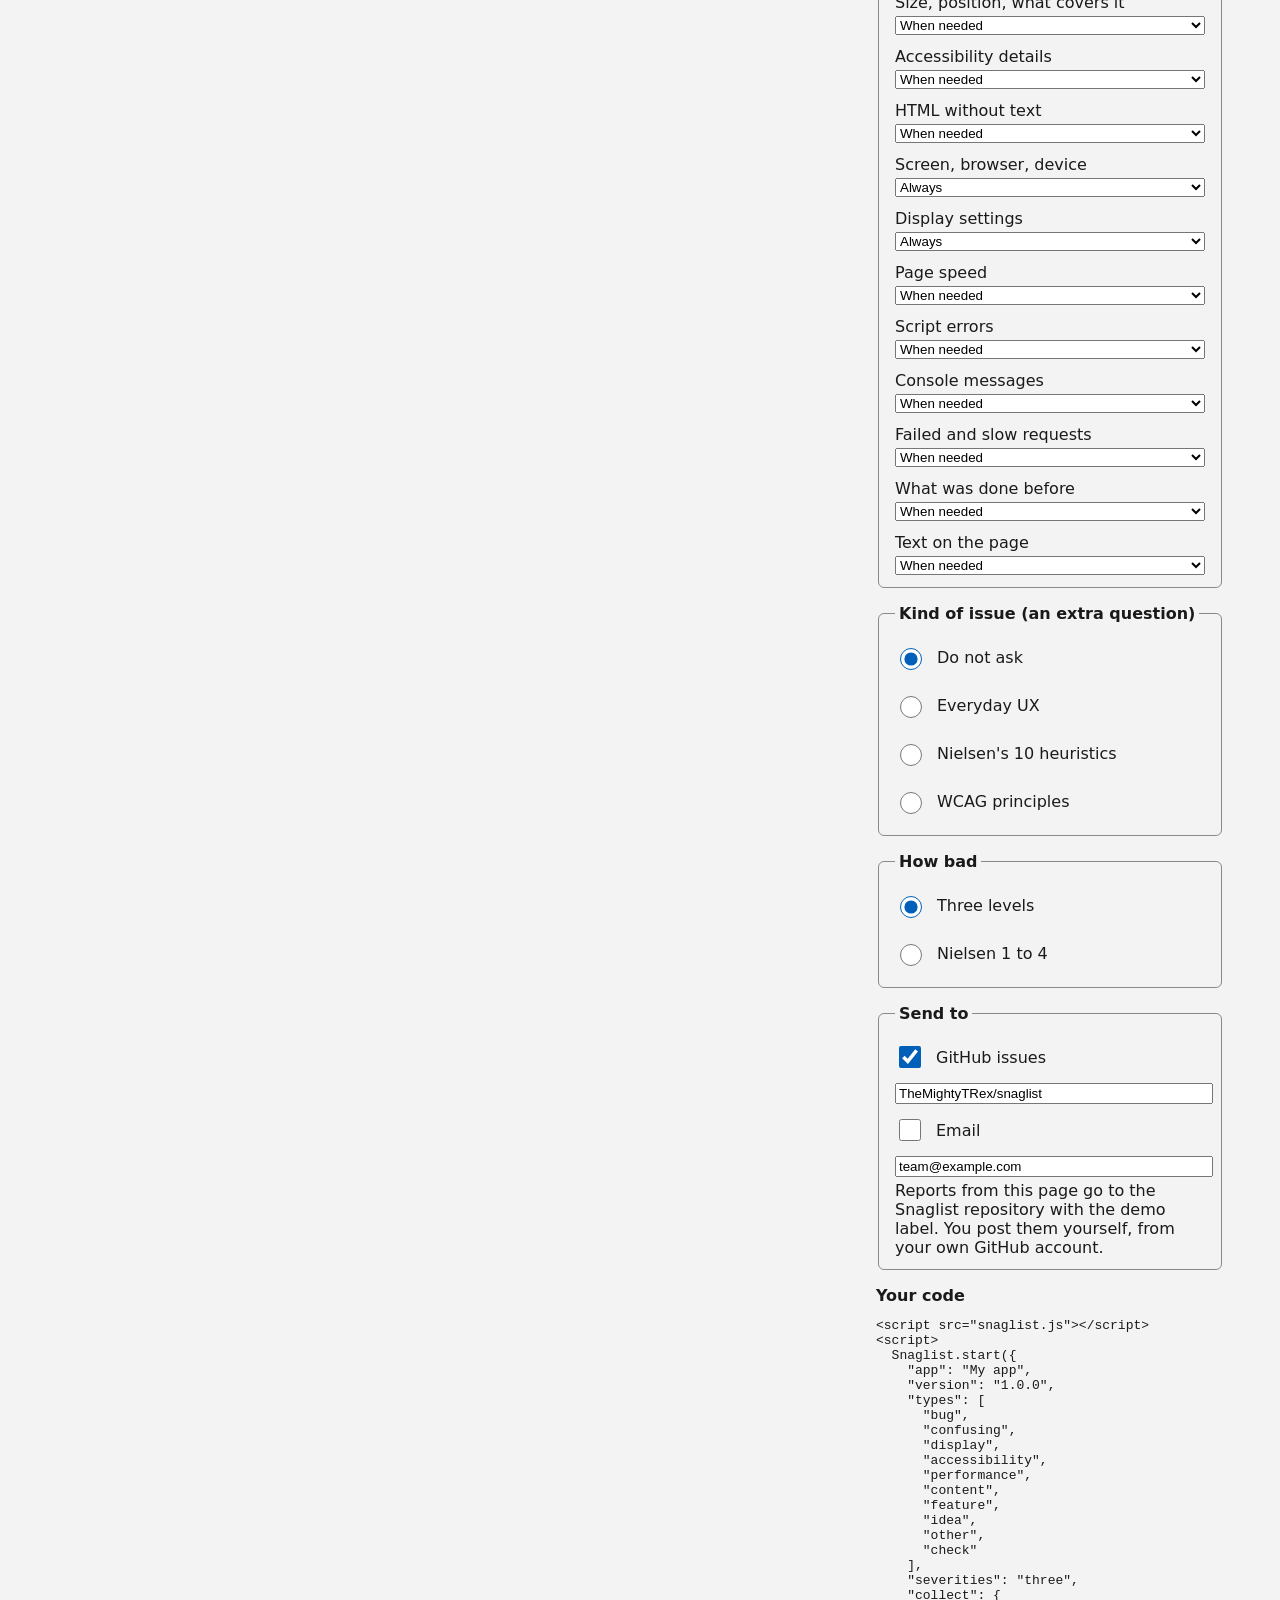
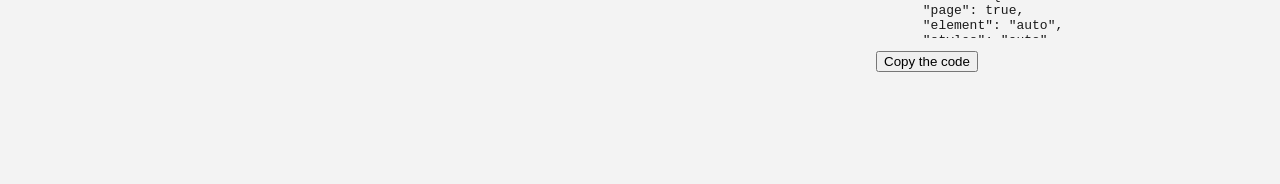
==== commit 9e1bd961: "A second demo: Snaglist inside Starboard, and Try the demos in the help demo-starboard.html is the S" ====
--- a/index.html
+++ b/index.html
@@ -60,7 +60,7 @@
     Each report is tagged with the page and the part of it, records what is needed to act on it, and keeps no
     personal information. Select <strong>Send feedback</strong>, choose what to send, then show one thing on the page
     or record a series of steps. Use <strong>Things to break on purpose</strong> to show the technical details.</p>
-  <p><a href="configure.html">Set it up for your own site</a> · <a href="https://github.com/TheMightyTRex/snaglist">Code and help on GitHub</a></p>
+  <p><a href="demo-starboard.html">Try Snaglist inside Starboard</a> · <a href="configure.html">Set it up for your own site</a> · <a href="https://github.com/TheMightyTRex/snaglist">Code and help on GitHub</a></p>
 </header>
 
 <main class="demo" id="main">
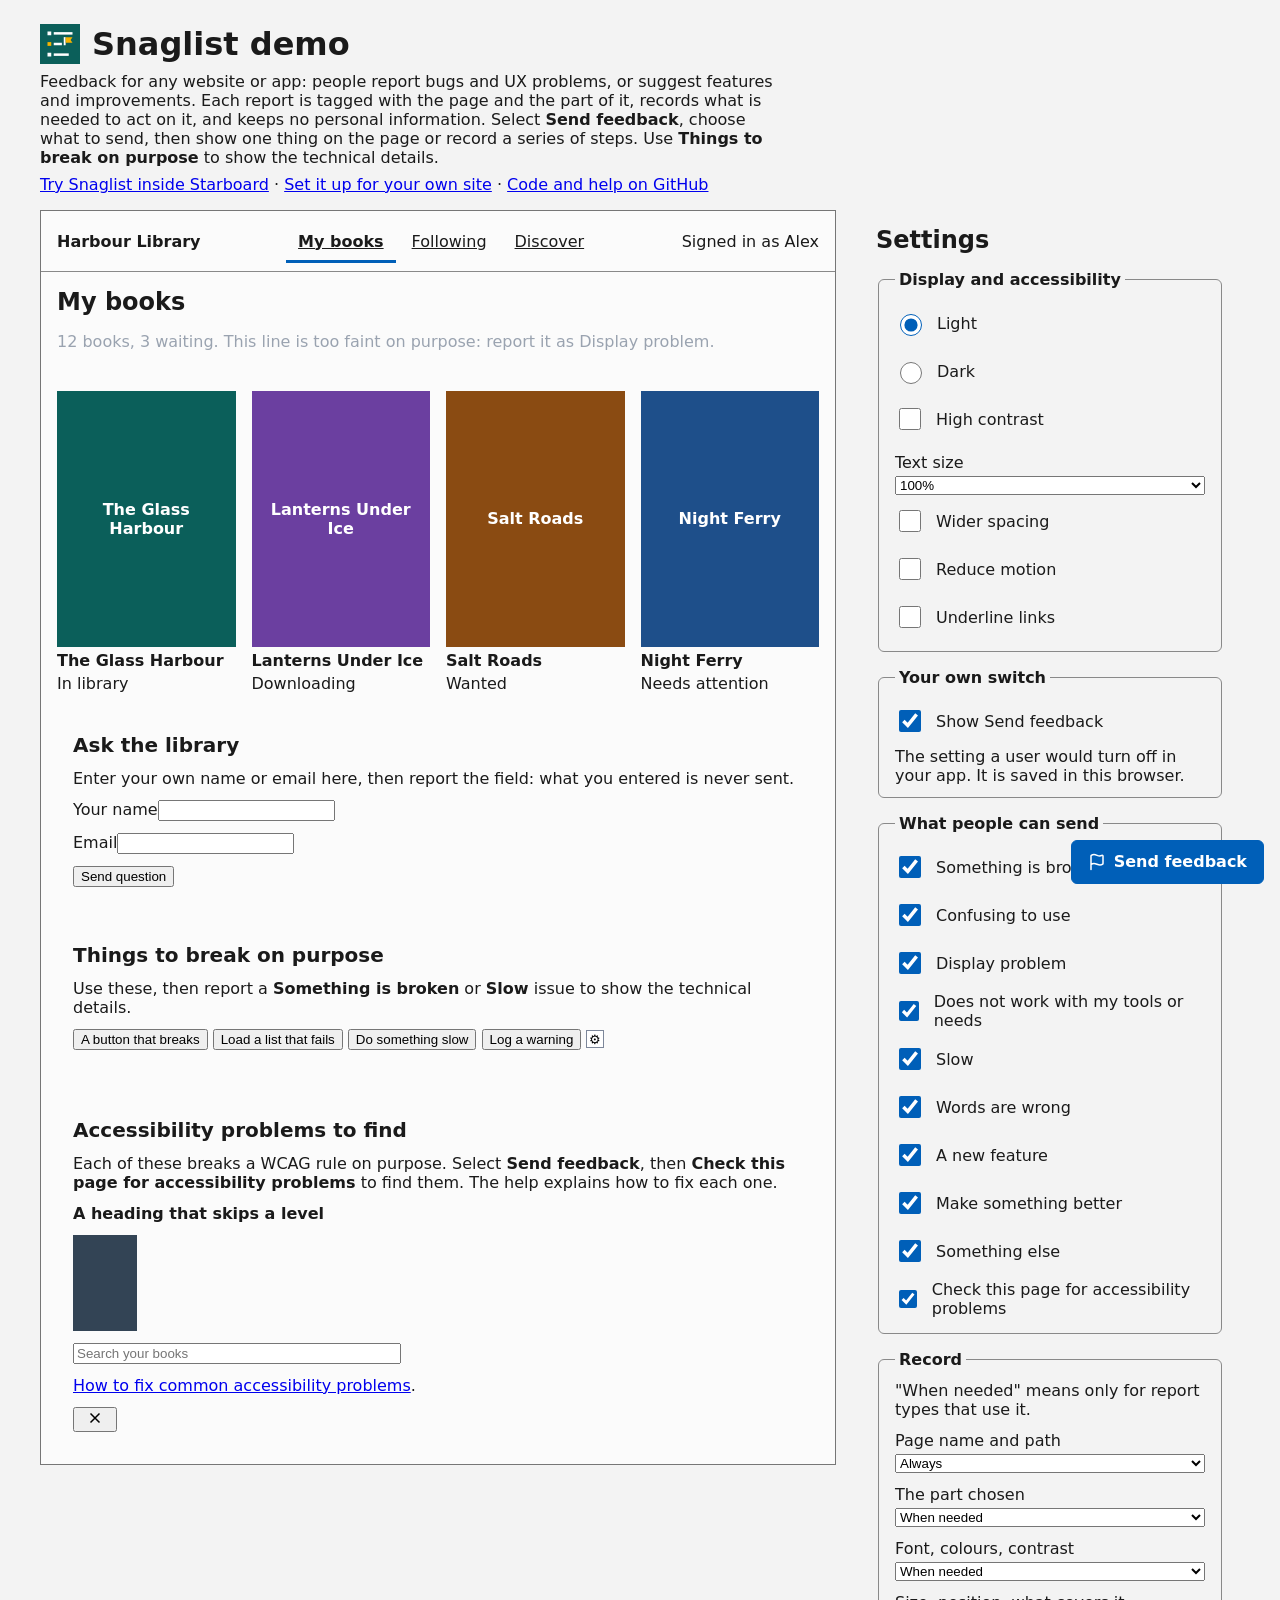
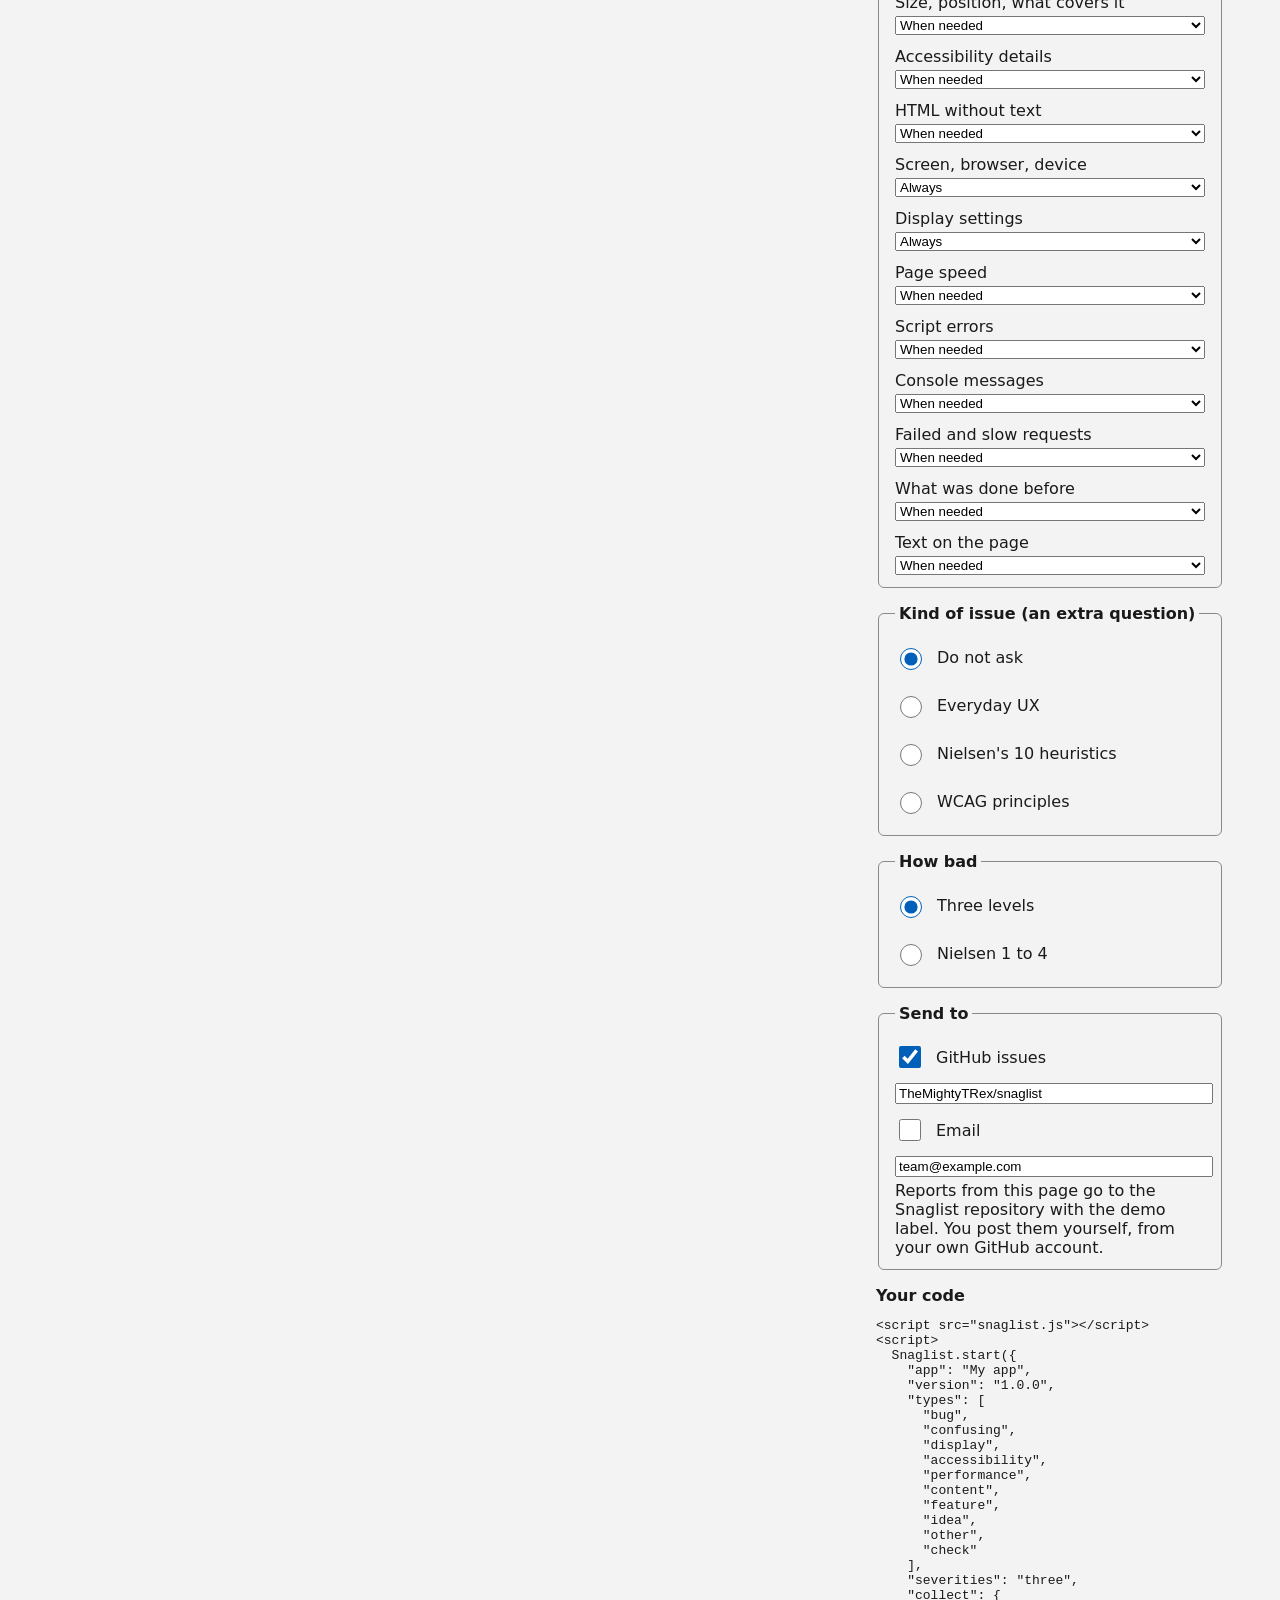
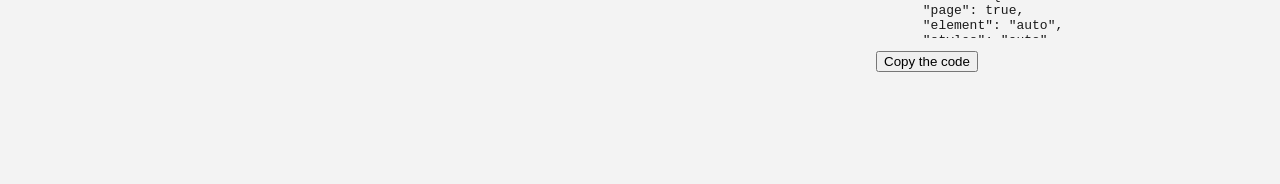
==== commit b5265bad: "Turn on and turn off replace activate and deactivate (DASH-620) Help, set-up tool and wording check." ====
--- a/index.html
+++ b/index.html
@@ -135,7 +135,7 @@
     <fieldset>
       <legend>Your own switch</legend>
       <label><input type="checkbox" id="pg-user" checked> Show Send feedback</label>
-      <p class="muted small" style="margin:0">The setting a user would deactivate in your app. It is saved in this browser.</p>
+      <p class="muted small" style="margin:0">The setting a user would turn off in your app. It is saved in this browser.</p>
     </fieldset>
     <fieldset id="pg-types">
       <legend>What people can send</legend>
